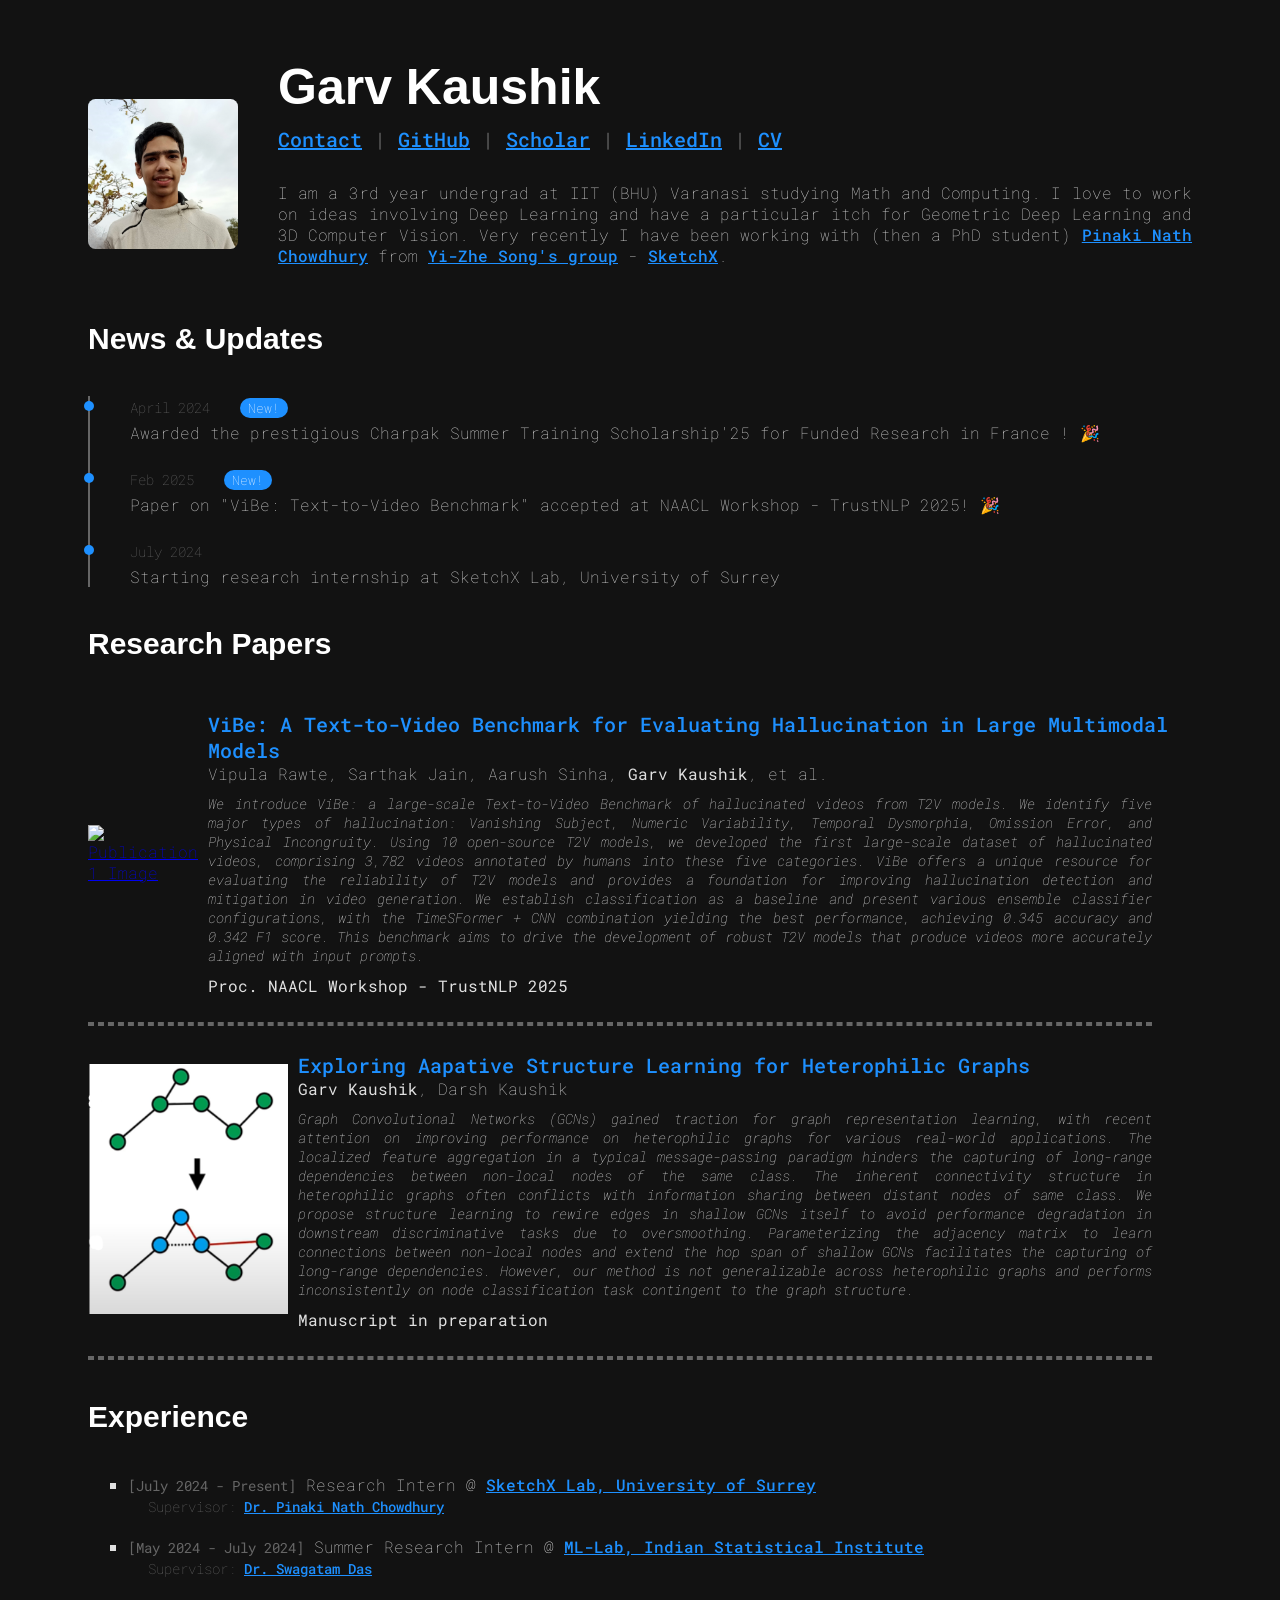
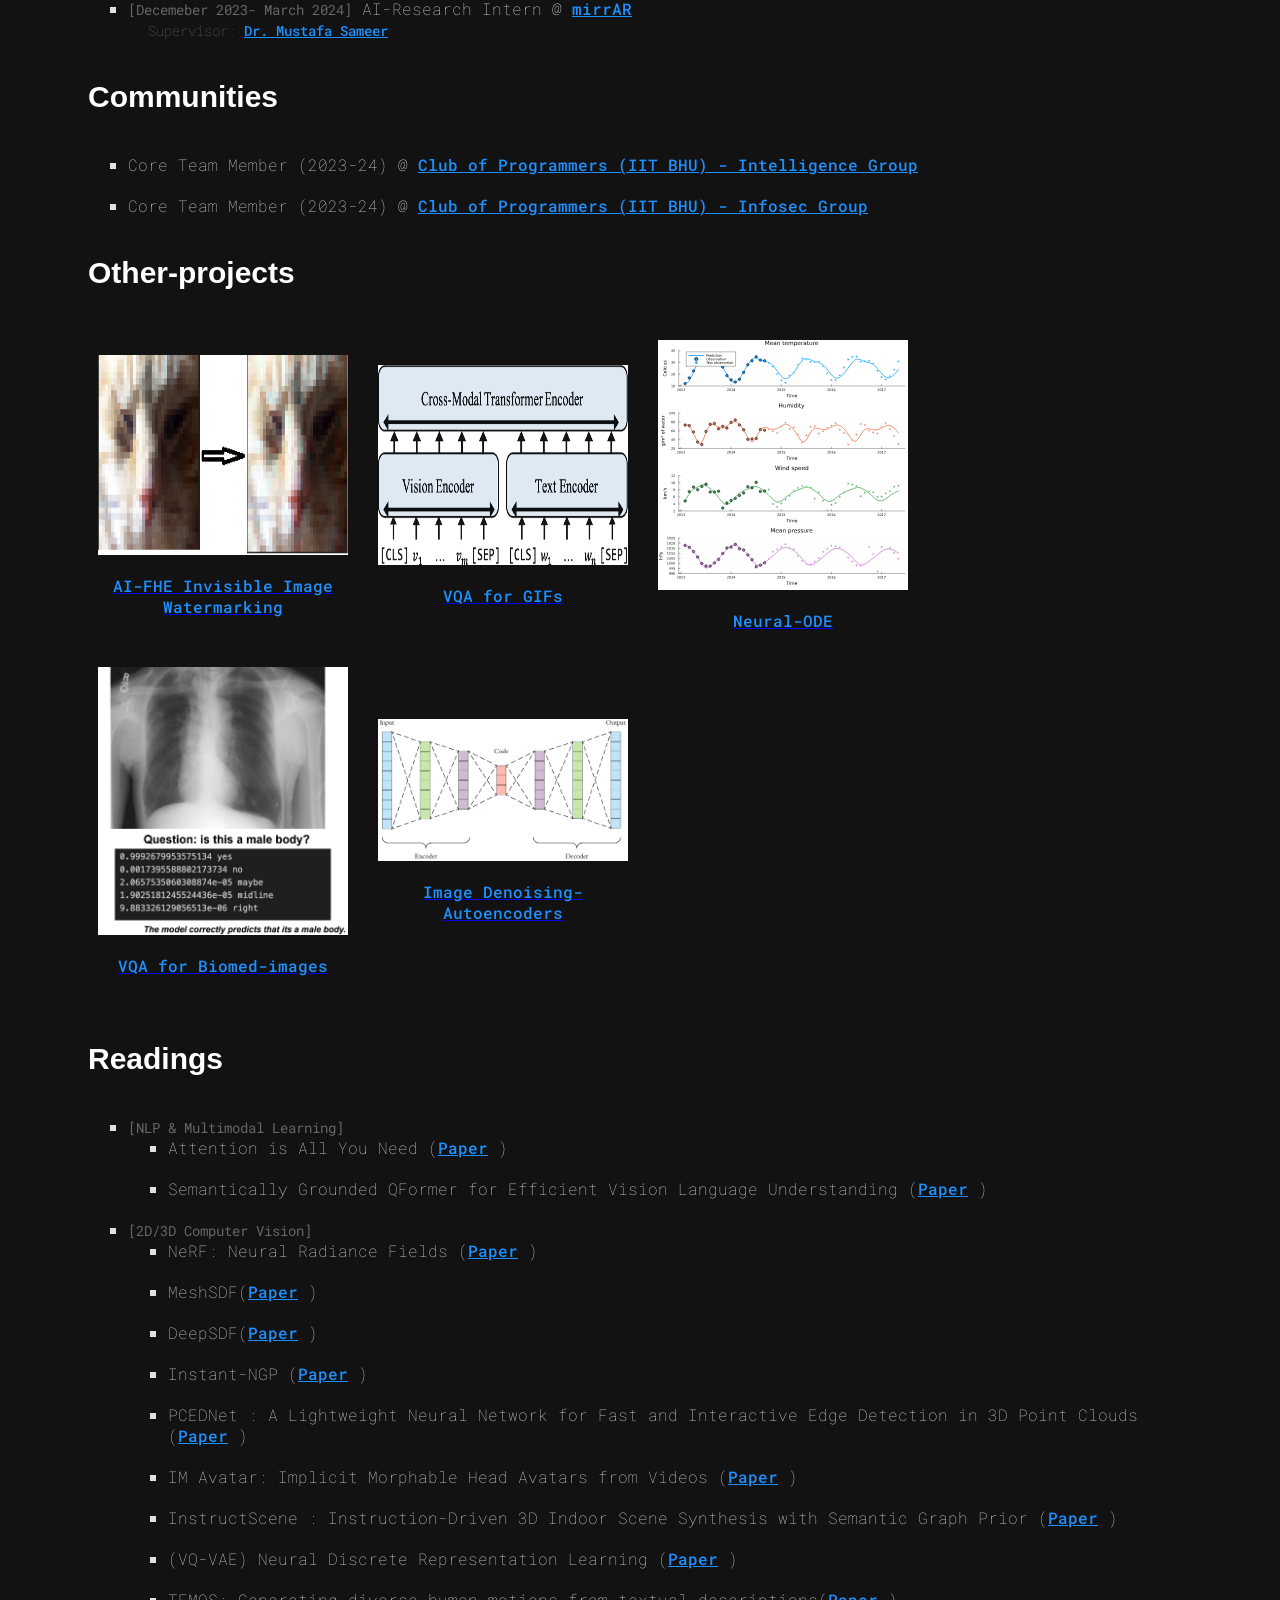
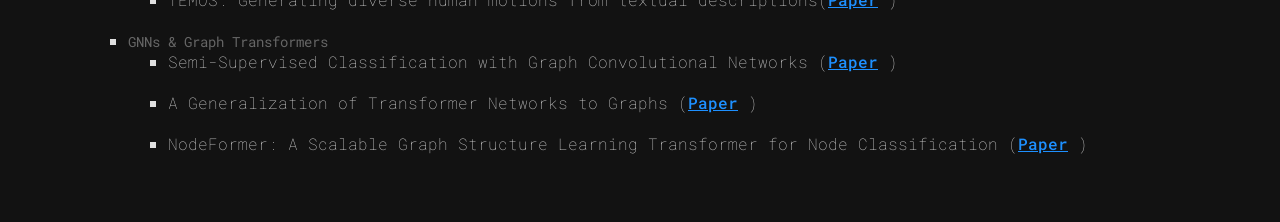
==== index.html @ fcb3940b "adding reading list" ====
<!DOCTYPE html>
<html>

<head>
	<meta name="viewport" content="width=device-width, initial-scale=1.0">
	<meta name="google-site-verification" content="ONL58rZnCLtdQDM-rXI9vLreOYlM_esgpUYTRUQsUzM" />
	<title>Garv Kaushik</title>
	<link rel="icon" href="images\assassin-s-creed-symbol-logo-free-vector.jpg">

	<meta charset="utf-8">
	<meta name="viewport" content="width=device-width, initial-scale=1.0">
	<link rel="preconnect" href="https://fonts.googleapis.com">
	<link rel="preconnect" href="https://fonts.gstatic.com" crossorigin>
	<link href="https://fonts.googleapis.com/css2?family=Roboto+Mono:wght@200&display=swap" rel="stylesheet">
	<link href="https://fonts.googleapis.com/css2?family=Roboto+Mono:wght@400&display=swap" rel="stylesheet">
	<link href="https://fonts.googleapis.com/css2?family=Roboto+Mono:wght@500&display=swap" rel="stylesheet">
	<link href="https://fonts.googleapis.com/css2?family=Roboto+Slab:wght@600&family=Space+Mono:ital@1&display=swap"
		rel="stylesheet">
	<link href="style.css" rel="stylesheet">
</head>

<body>
	<div class="container">
		<img class="profile-img" src="images\portfolio_bannerimg.jpg" alt="Profile Picture">
		<div>
			<h1>Garv Kaushik</h1>
			<p class="contact"> <a class="custom-link" href="mailto:garvkaushik1@gmail.com">Contact</a> | <a
					class="custom-link" href="https://www.github.com/GARV-k"> GitHub</a> | <a
					class="custom-link" href="https://scholar.google.com/citations?user=_-SnJssAAAAJ&hl=en"> Scholar</a> | 
					<a class="custom-link" href="https://www.linkedin.com/in/garv-kaushik-52278624b/"> LinkedIn</a> |
					<a class="custom-link" href="https://drive.google.com/file/d/1yKCyEsmQGVmRb8bkVBrFfcwBSVTXSB1B/view"> CV</a>
				</p>

			<div class="bio">
				<p>I am a 3rd year undergrad at IIT (BHU) Varanasi studying Math and Computing.
					 <!-- <a class="custom-link"
						href="https://team.inria.fr/titane/pierre-alliez/">Pierre Alliez</a> (<a class="custom-link"
						href="https://www.inria.fr/fr/titane">Titane team</a>) and <a class="custom-link"
						href="https://pages.saclay.inria.fr/mathieu.desbrun/">Mathieu Desbrun</a> (<a
						class="custom-link" href="https://www.inria.fr/fr/geomerix">Geomerix team</a>).  -->
						I love to work on ideas involving Deep Learning and have a particular itch for Geometric Deep Learning
						and 3D Computer Vision. Very recently I have been working with (then a PhD student)
						<a class="custom-link" href="https://scholar.google.co.in/citations?user=HE2nfp0AAAAJ&hl=en">Pinaki Nath Chowdhury</a>
						from <a class="custom-link" href="https://scholar.google.com/citations?user=irZFP_AAAAAJ&hl=en">Yi-Zhe Song's group</a> - 
						<a class="custom-link" href="https://sketchx.eecs.qmul.ac.uk/">SketchX</a>.
				</p>
			</div>
		</div>
	</div>

	<h2>News & Updates</h2>
	<div class="timeline">
		<div class="timeline-item">
			<span class="timeline-date">April 2024</span>
			<span class="timeline-badge">New!</span>
			<div class="timeline-content">
				Awarded the prestigious Charpak Summer Training Scholarship'25 for Funded Research in France ! 🎉
			</div>
		</div>
			<div class="timeline-item">
			<span class="timeline-date">Feb 2025</span>
			<span class="timeline-badge">New!</span>
			<div class="timeline-content">
				Paper on "ViBe: Text-to-Video Benchmark" accepted at NAACL Workshop - TrustNLP 2025! 🎉
			</div>
		</div>
		<div class="timeline-item">
			<span class="timeline-date">July 2024</span>
			<div class="timeline-content">
				Starting research internship at SketchX Lab, University of Surrey
			</div>
		</div>
	</div>

	<h2>Research Papers</h2>

	<!-- <ul class="pub-line"></ul> -->
	<!-- <ul class="pub-line"></ul> -->
	<ul class="pub">
		<div class="container">
			<div class="zoomhover">
				<a href="https://vibe-t2v-bench.github.io/">
					<img class="pub-img" src="images\vidhal.gif" alt="Publication 1 Image" width="200">
				</a>
			</div>
			<div>
				<a class="pub-title" href="https://vibe-t2v-bench.github.io/"> ViBe: A Text-to-Video Benchmark for Evaluating Hallucination in Large Multimodal Models
				</a>
				<div class="pub-authors"> Vipula Rawte,  Sarthak Jain, Aarush Sinha, <b>Garv Kaushik</b>, et al. </div>

				<div class="pub-abstract">
					We introduce ViBe: a large-scale Text-to-Video Benchmark of hallucinated videos from T2V models. We identify five major types of hallucination: Vanishing Subject, Numeric Variability, Temporal Dysmorphia, Omission Error, and Physical Incongruity. Using 10 open-source T2V models, we developed the first large-scale dataset of hallucinated videos, comprising 3,782 videos annotated by humans into these five categories.

ViBe offers a unique resource for evaluating the reliability of T2V models and provides a foundation for improving hallucination detection and mitigation in video generation. We establish classification as a baseline and present various ensemble classifier configurations, with the TimeSFormer + CNN combination yielding the best performance, achieving 0.345 accuracy and 0.342 F1 score. This benchmark aims to drive the development of robust T2V models that produce videos more accurately aligned with input prompts.
				</div>
				<div class="pub-conf"> Proc. NAACL Workshop - TrustNLP 2025</div>
			</div>
		</div>
	</ul>

	<ul class="pub-line"></ul>

	<ul class="pub">
		<div class="container">
			<div class="zoomhover">
				<a href="">
					<img class="pub-img" src="images\Screenshot 2025-04-16 161548.png" alt="Publication 1 Image" width="200">
				</a>
			</div>
			<div>
				<a class="pub-title" href=""> Exploring Aapative Structure Learning for Heterophilic Graphs</a>
				<div class="pub-authors"> <b>Garv Kaushik</b>, Darsh Kaushik</div>

				<div class="pub-abstract">
					Graph Convolutional Networks (GCNs) gained traction for graph representation learning, with recent attention on 
					improving performance on heterophilic graphs for various real-world applications. The localized feature aggregation
					 in a typical message-passing paradigm hinders the capturing of long-range dependencies between non-local nodes 
					 of the same class. The inherent connectivity structure in heterophilic graphs often conflicts with information 
					 sharing between distant nodes of same class. We propose structure learning to rewire edges in shallow GCNs itself
					  to avoid performance degradation in downstream discriminative tasks due to oversmoothing. Parameterizing 
					  the adjacency matrix to learn connections between non-local nodes and extend the hop span of shallow GCNs 
					  facilitates the capturing of long-range dependencies. However, our method is not generalizable across 
					  heterophilic graphs and performs inconsistently on node classification task contingent to the graph structure.
				</div>
				<div class="pub-conf"> Manuscript in preparation</div>
			</div>
		</div>
	</ul>

	<ul class="pub-line"></ul>

	<!-- <ul class="pub">

		<div class="container">
			<div class="zoomhover">
				<a href="https://nissmar.github.io/voromesh.github.io/">
					<img class="pub-img" src="img/Voromesh.png" alt="Publication 1 Image">
				</a>
			</div>
			<div>
				<a class="pub-title" href="https://nissmar.github.io/voromesh.github.io/"> VoroMesh: Learning Watertight
					Surface Meshes with Voronoi Diagrams</a>
				<div class="pub-authors"> <b>Nissim Maruani</b>, Roman Klokov, Maks Ovsjanikov, Pierre Alliez, Mathieu
					Desbrun </div>

				<div class="pub-abstract">
					In stark contrast to the case of images, finding a concise, learnable discrete representation of 3D
					surfaces remains a challenge. In particular, while polygon meshes are arguably the most common
					surface representation used in geometry processing, their irregular and combinatorial structure
					often make them unsuitable for learning-based applications. In this work, we present VoroMesh, a
					novel and differentiable Voronoi-based representation of water- tight 3D shape surfaces. From a set
					of 3D points (called generators) and their associated occupancy, we define our boundary
					representation through the Voronoi diagram of the generators as the subset of Voronoi faces whose
					two associated (equidistant) generators are of opposite occupancy: the resulting polygon mesh forms
					a watertight approximation of the target shape’s boundary. To learn the position of the generators,
					we propose a novel loss function, dubbed VoroLoss, that minimizes the distance from groundtruth
					surface samples to the closest faces of the Voronoi diagram which does not require an explicit
					construction of the entire Voronoi diagram. A direct optimization of the Voroloss to obtain
					generators on the Thingi32 dataset demonstrates the geometric efficiency of our representation
					compared to axiomatic meshing algorithms and recent learning-based mesh representations. We further
					use VoroMesh in a learning-based mesh prediction task from input SDF grids on the ABC dataset, and
					show comparable performance to state-of-the-art methods while guaranteeing closed output surfaces
					free of self-intersections.
				</div>
				<div class="pub-conf"> Proc. International Conference on Computer Vision (ICCV), 2023</div>

			</div>
		</div>

	</ul>

	<ul class="pub-line"></ul>

	<ul class="pub">

		<div class="container">
			<div class="zoomhover">
				<a href="https://inria.hal.science/hal-04135266#">
					<img class="pub-img" src="img/offset.png" alt="Publication 1 Image">
				</a>
			</div>
			<div>
				<a class="pub-title" href="https://inria.hal.science/hal-04135266#"> Feature-Preserving Offset Mesh
					Generation from Topology-Adapted Octrees</a>
				<div class="pub-authors">Daniel Zint, <b>Nissim Maruani</b>, Mael Rouxel-Labbé, Pierre Alliez</div>

				<div class="pub-abstract">We introduce a reliable method to generate offset meshes from input triangle
					meshes or triangle soups. Our method proceeds in two steps. The first step performs a Dual
					Contouring method on the offset surface, operating on an adaptive octree that is refined in areas
					where the offset topology is complex. Our approach substantially reduces memory consumption and
					runtime compared to isosurfacing methods operating on uniform grids. The second step improves the
					output Dual Contouring mesh with an offset-aware remeshing algorithm to reduce the normal deviation
					between the mesh facets and the exact offset. This remeshing process reconstructs concave sharp
					features and approximates smooth shapes in convex areas up to a user-defined precision. We show the
					effectiveness and versatility of our method by applying it to a wide range of input meshes. We also
					benchmark our method on the entire Thingi10k dataset: watertight, 2-manifold offset meshes are
					obtained for 100% of the cases.</div>
				<div class="pub-conf">Symposium on geometry processing (SGP), 2023</div>

			</div>

		</div>
	</ul> -->
	<!-- <ul class="pub-line"></ul> -->

	<!-- <h2>Teaching</h2>
	<ul>
		<li> ENS-PSL (2022-Today, Paris, France): exploring new ways of teaching maths with <a class="custom-link"
				href="https://mathadata.fr/">MathAData</a> </li>
		<li>
			<a class="custom-link" href="https://www.larotonde-sciences.com">La Rotonde</a> (2018-2019, Saint-Étienne,
			France): Science Mediation at <a class="custom-link" href="https://fondation-lamap.org/en">La main à la
				pâte</a>
		</li>
	</ul> -->
	<h2>Experience</h2>
	<ul>
		<li>
			<span class="duration">[July 2024 - Present]</span> Research Intern @ <a class="custom-link" href="https://sketchx.eecs.qmul.ac.uk/">SketchX Lab, University of Surrey</a>
			<br>
			<span class="supervisor">Supervisor: <a class="custom-link" href="https://scholar.google.co.in/citations?user=HE2nfp0AAAAJ&hl=en">Dr. Pinaki Nath Chowdhury</a></span>
		</li>
		<li>
			<span class="duration">[May 2024 - July 2024]</span> Summer Research Intern @ <a class="custom-link" href="https://mlrgisi.github.io/">ML-Lab, Indian Statistical Institute</a>
			<br>
			<span class="supervisor">Supervisor: <a class="custom-link" href="https://www.isical.ac.in/~swagatam.das/main.htm">Dr. Swagatam Das </a></span>
		</li>
		<li>
			<span class="duration">[Decemeber 2023- March  2024]</span> AI-Research Intern @ <a class="custom-link" href="https://www.mirrar.com/">mirrAR</a>
			<br>
			<span class="supervisor">Supervisor: <a class="custom-link" href="https://scholar.google.co.in/citations?user=f7yB-GMAAAAJ&hl=en">Dr. Mustafa Sameer </a></span>
		</li>
	</ul>
	<h2>Communities</h2>
	<ul>
		<li> Core Team Member (2023-24) @ <a class="custom-link" href="https://cops-iitbhu.github.io/IG-website/">Club of Programmers (IIT BHU) - Intelligence Group</a></li>
		<li>
			Core Team Member (2023-24) @ <a class="custom-link" href="https://www.copsiitbhu.co.in/">Club of Programmers (IIT BHU) - Infosec Group</a>
		</li>
	</ul>
	

	<!-- <h2>Reviewer</h2>
	<ul>
		<li>BMVC 2024, SIGGRAPH ASIA 2024, SIGGRAPH 2024, BMVC 2023</li>
	</ul> -->

	<!-- <h2>Education</h2>
	<ul>
		<li> ENS Paris-Saclay (2021-2022, Gif-sur-Yvette, France): Master MVA</li>
		<li> École polytechnique (2018-2022, Saclay, France): Engineering Curriculum </li>
		<li> Lycée Louis-le-Grand (2016-2018, Paris, France): "Classe prépa" </li>
	</ul> -->


	<h2>Other-projects</h2>

	<div class="container project">
		<a href="https://github.com/GARV-k/FHE-watermark-net" class="code-project zoomhover">
			<img class="code-img" src="images\Untitled.png" height="200" width = "400">
			<p class="code-title custom-link">AI-FHE Invisible Image Watermarking</p>
		</a>
		<a href="https://github.com/manas1245agrawal/video_question_answering/tree/main" class="code-project zoomhover">
			<img class="code-img" src="images\0_nB_MGMu4oVCSzk34.png" height = "200" width = "500">
			<p class="code-title custom-link">VQA for GIFs</p>
		</a>
		<a href="https://github.com/aaravm/neural_ode?tab=readme-ov-file" class="code-project zoomhover">
			<img class="code-img" src="images\Neural_ODE _project.svg" height="250">
			<p class="code-title custom-link">Neural-ODE</p>
		</a>
		<a href="https://drive.google.com/drive/folders/1-FZrqbwGDSBtuGGu8MEPqi8HIalgrrPv" class="code-project zoomhover">
			<img class="code-img" src="images\VQA_project.png">
			<p class="code-title custom-link">VQA for Biomed-images</p>
		</a>
		<a href="https://github.com/GARV-k/Image-Denoiser/tree/main" class="code-project zoomhover">
			<img class="code-img" src="images\Image_denoiserproject.png">
			<p class="code-title custom-link">Image Denoising-Autoencoders</p>
		</a>

	</div>

	<h2>Readings</h2>
	<ul>
			<li>
				<span class="duration">[NLP & Multimodal Learning]</span>
				<ul>
					<li>Attention is All You Need (<a class="custom-link" href="https://arxiv.org/abs/1706.03762">Paper</a> )</li>
					<li>Semantically Grounded QFormer for Efficient Vision Language Understanding (<a class="custom-link" href="https://arxiv.org/abs/2311.07449">Paper</a> )	</li>
				</ul>
			</li>
			<li>
				<span class="duration">[2D/3D Computer Vision]</span>
				<ul>
					<li>NeRF: Neural Radiance Fields (<a class="custom-link" href="#">Paper</a> )</li>
					<li>MeshSDF(<a class="custom-link" href="https://arxiv.org/abs/2006.03997">Paper</a> )</li>
					<li>DeepSDF(<a class="custom-link" href="https://openaccess.thecvf.com/content_CVPR_2019/html/Park_DeepSDF_Learning_Continuous_Signed_Distance_Functions_for_Shape_Representation_CVPR_2019_paper.html">Paper</a> )</li>
					<li>Instant-NGP (<a class="custom-link" href="https://nvlabs.github.io/instant-ngp/assets/mueller2022instant.pdf">Paper</a> )</li>
					<li>PCEDNet : A Lightweight Neural Network for Fast and Interactive Edge Detection in 3D Point Clouds (<a class="custom-link" href="https://arxiv.org/abs/2011.01630">Paper</a> )</li>
					<li>IM Avatar: Implicit Morphable Head Avatars from Videos (<a class="custom-link" href="https://arxiv.org/abs/2112.07471">Paper</a> )</li>	
					<li>InstructScene : Instruction-Driven 3D Indoor Scene Synthesis with Semantic Graph Prior (<a class="custom-link" href="https://arxiv.org/abs/2402.04717">Paper</a> )</li>
					<li>(VQ-VAE) Neural Discrete Representation Learning (<a class="custom-link" href="https://arxiv.org/abs/1711.00937">Paper</a> )</li>
					<li>TEMOS: Generating diverse human motions from textual descriptions(<a class="custom-link" href="https://arxiv.org/abs/2204.14109">Paper</a> )</li>		
				</ul>
			</li>
			<li>
				<span class="duration">GNNs & Graph Transformers</span>
				<ul>
					<li>Semi-Supervised Classification with Graph Convolutional Networks
						(<a class="custom-link" href="https://arxiv.org/abs/1609.02907">Paper</a> )</li>
					<li>A Generalization of Transformer Networks to Graphs (<a class="custom-link" href="https://arxiv.org/pdf/2012.09699">Paper</a> )</li>
					<li>NodeFormer: A Scalable Graph Structure Learning Transformer for Node Classification  (<a class="custom-link" href="https://openreview.net/forum?id=sMezXGG5So">Paper</a> )</li>
					
				</ul>
			</li>
	</ul>



</body>

</html>
---- style.css ----
body {
    --main-color: #ffffff;
    --link-color: #1e90ff;
    --link-hover: #00bfff;
    --gray-color: #666666;
    background-color: #121212;
    color: #e0e0e0;
    padding: 40px 80px;
    font-family: 'Roboto Mono', monospace;
    font-weight: 100;
    
}
.duration {
    color: var(--gray-color);
    font-size: 0.9em;
    font-weight: 400;
}

.supervisor {
    font-size: 0.9em;
    margin-left: 20px;
    color: var(--gray-color);
}

h1, h2{ /* title */
    color: var(--main-color);
    margin: 10px 0px; 
    font-family: 'Helvetica', monospace;
    font-size: 50px;
}

h2{ /* title publications*/
    font-size: 30px;
    margin: 40px 0px;
}

li {
    /* education */
    list-style: square;
    margin-bottom: 20px; 
}

b {
    font-weight: 400;
}

.container {
    display: flex;
    flex-direction: row;
    align-items: center;
}

.bio { /*bio */
    /* font-style: italic; */
    text-align: justify;
    margin-top: 30px;
}
.custom-link {
    color: var(--link-color);
    font-weight: 500;
}
.custom-link:hover {
    color: var(--link-hover);
}

.contact { /* email */
    padding: 0px;
    margin: 0px;
    font-size: 20px;
}


.profile-img {
    width: 150px;
    border-radius: 5%;
    object-fit: cover;
    margin-right: 40px;
    margin-top: 18px;	
    text-decoration-line:overline;	
}

.pub {
    padding: 10px 0px;
}

.pub-img {
    transition: transform .1s;
    height: 250px;
    border-radius: 0px;
    object-fit: cover;
    margin-right: 0px;
    margin-left: 0px;
}
.zoomhover {
    margin-right: 10px;
}
.zoomhover:hover .pub-img, .zoomhover:hover .code-img {
    /* height: 50px; */
    /* transition: transform .1s; */
    filter: brightness(105%);
    transform: scale(1.05);
  }

.pub-title {
    font-size: 20px;
    font-weight: 500;
    color:var(--link-color);
    text-decoration-line: none;
}
.pub-title:hover {
    color: var(--link-hover);
}
.pub-abstract {
    text-align: justify;
    font-size: 14px;
    margin: 10px 40px 10px 0px;
    /* margin-right: 40px; */
    font-style: italic;
}
.pub-conf {
    text-align: justify;
    font-weight: 400;
    /* margin-right: 40px; */
}

.pub-line {
    margin: 10px 40px 10px 0px;
    /* border-top: 1px; */
    color:var(--gray-color);
    border-style: dashed;
    border-width: 2px;
}

.project {
    flex-wrap: wrap;
}

.code-project {
    padding: 10px;
    max-width: 250px;
    min-width: 100px;
    flex: 1 1 auto;
}

.code-title {
    text-align: center;
}

.code-img {
    transition: transform .1s;
    max-width: 100%;   
}

.timeline {
    margin: 20px 0;
    padding-left: 20px;
    border-left: 2px solid var(--gray-color);
}

.timeline-item {
    position: relative;
    margin-bottom: 25px;
    padding-left: 20px;
}

.timeline-item::before {
    content: '';
    position: absolute;
    left: -26px;
    top: 5px;
    width: 10px;
    height: 10px;
    border-radius: 50%;
    background: var(--link-color);
}

.timeline-date {
    color: var(--gray-color);
    font-size: 0.9em;
    margin-right: 10px;
}

.timeline-badge {
    background: var(--link-color);
    color: white;
    padding: 2px 8px;
    border-radius: 12px;
    font-size: 0.8em;
    margin-left: 10px;
}

.timeline-content {
    margin-top: 5px;
}

@media only screen and (max-width: 768px) {
    body {
        padding: 20px 10px;
    }
    h1, h2{ /* title */
        font-size: 30px;
    }

    ul {
        padding-left: 20px;
        padding-right: 10px;
    }
    .bio { /*bio */
        /* font-style: italic; */
        text-align: justify;
    }
    .container {
        display:block;
        flex-direction: row;
        align-items: start;
    }

    .contact { /* email */
        padding: 0px;
        margin: 0px;
        font-size: 15px;
    }
    .pub-title, .pub-authors {
        font-size: 15px;
    }

    .pub-abstract {
        margin: 10px 0px;
        }
    .pub-img {
        width:100%;
        height: auto;
       
    }
    .code-img {
        width:100%;
        height: auto;
    }

    .code-project {
        padding: 0px;
    }
    
}
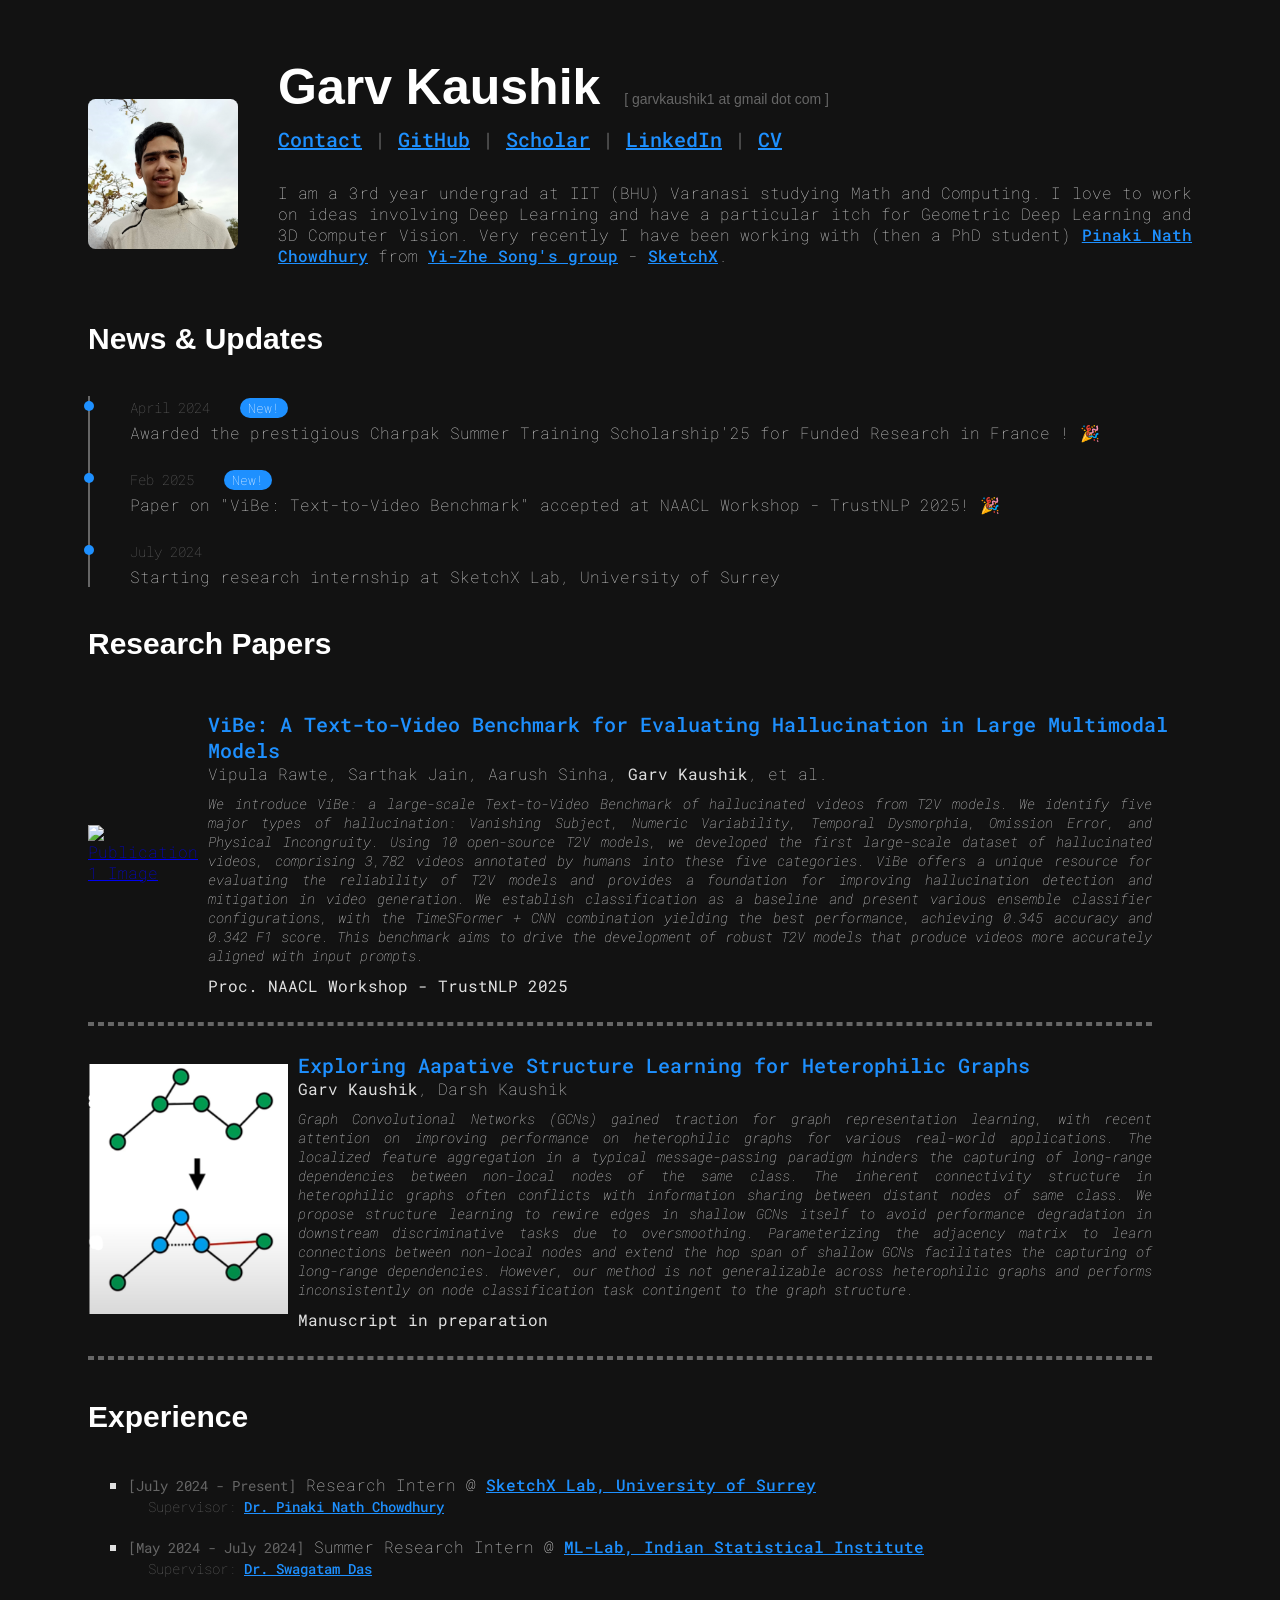
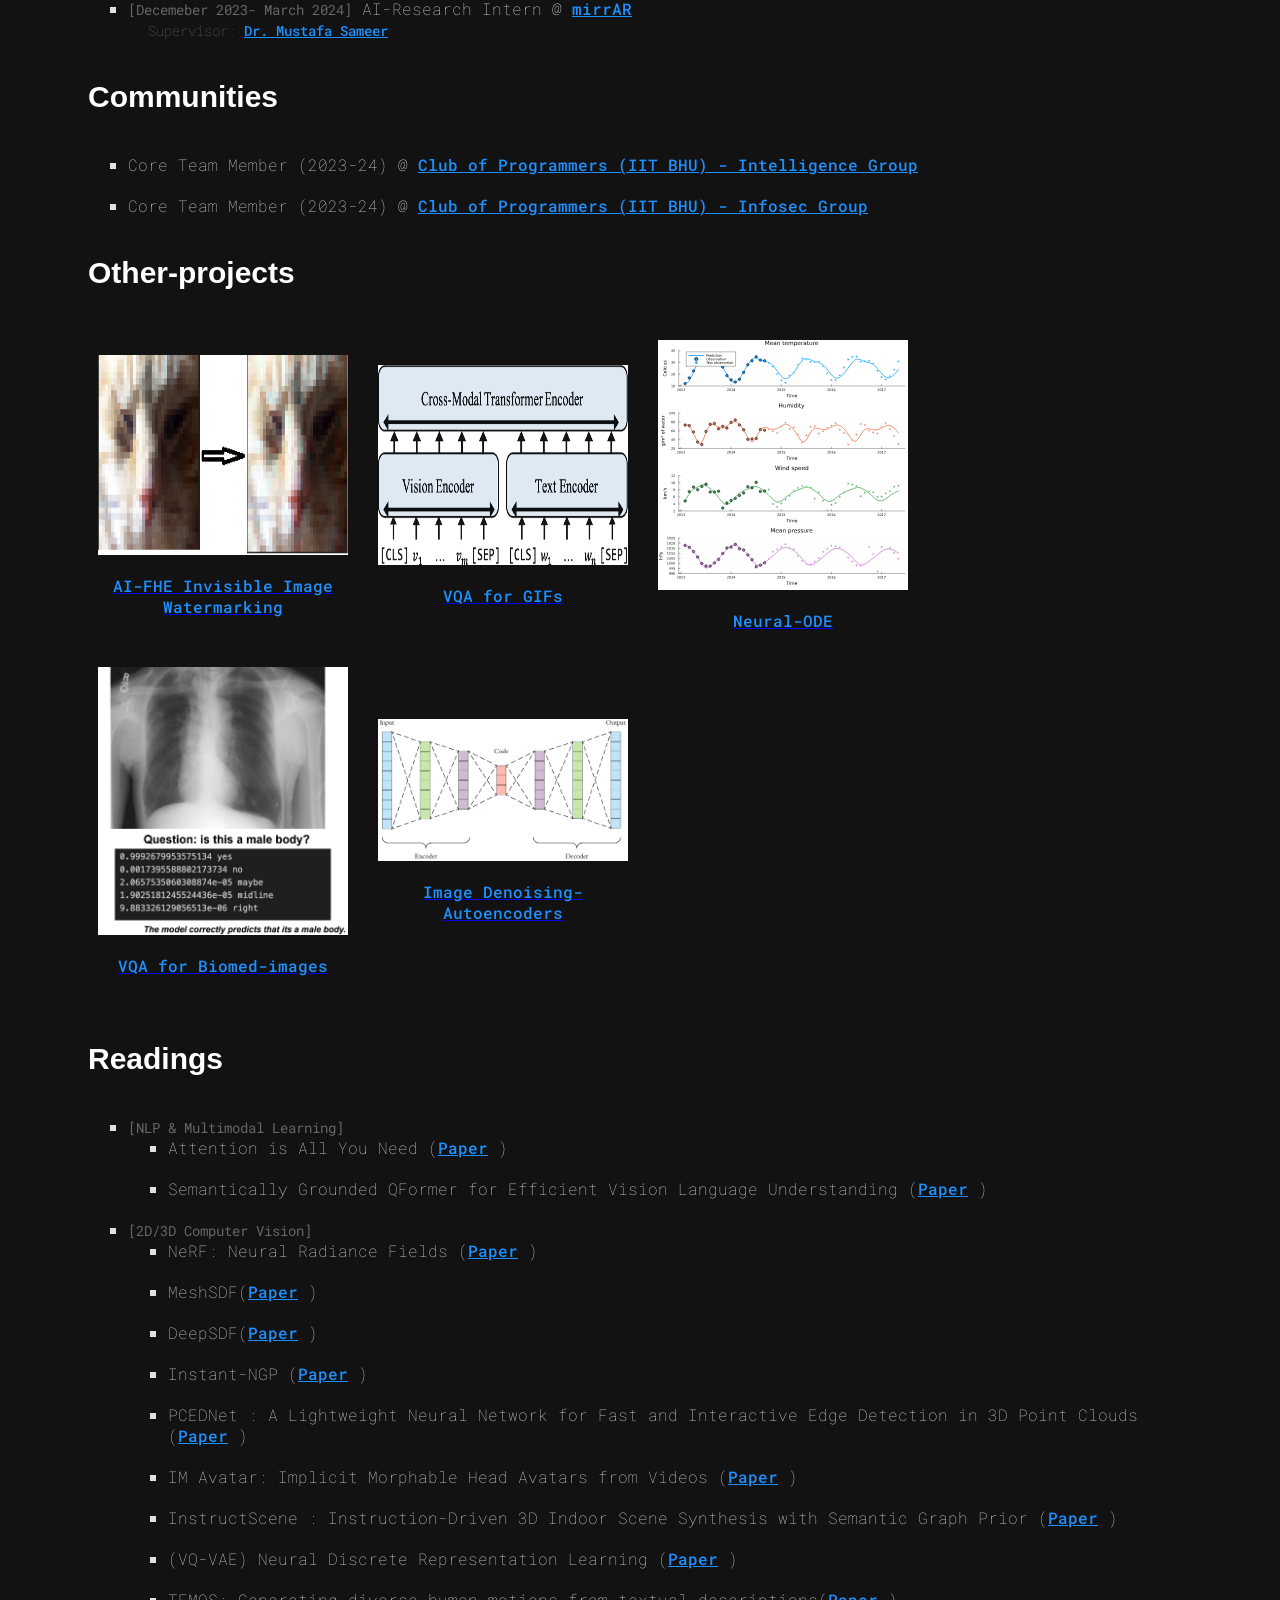
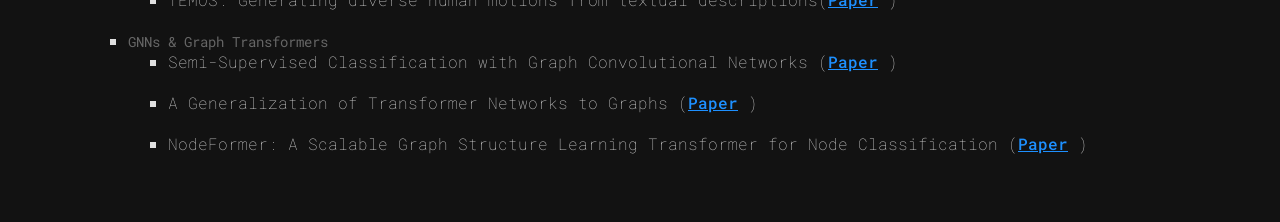
==== commit 22f5c4a5: "mail" ====
--- a/index.html
+++ b/index.html
@@ -23,7 +23,7 @@
 	<div class="container">
 		<img class="profile-img" src="images\portfolio_bannerimg.jpg" alt="Profile Picture">
 		<div>
-			<h1>Garv Kaushik</h1>
+			<h1>Garv Kaushik <span style="font-size: 14px; color: #666; font-weight: normal; display: inline-block; margin-left: 10px;">[ garvkaushik1 at gmail dot com ]</span></h1>
 			<p class="contact"> <a class="custom-link" href="mailto:garvkaushik1@gmail.com">Contact</a> | <a
 					class="custom-link" href="https://www.github.com/GARV-k"> GitHub</a> | <a
 					class="custom-link" href="https://scholar.google.com/citations?user=_-SnJssAAAAJ&hl=en"> Scholar</a> | 
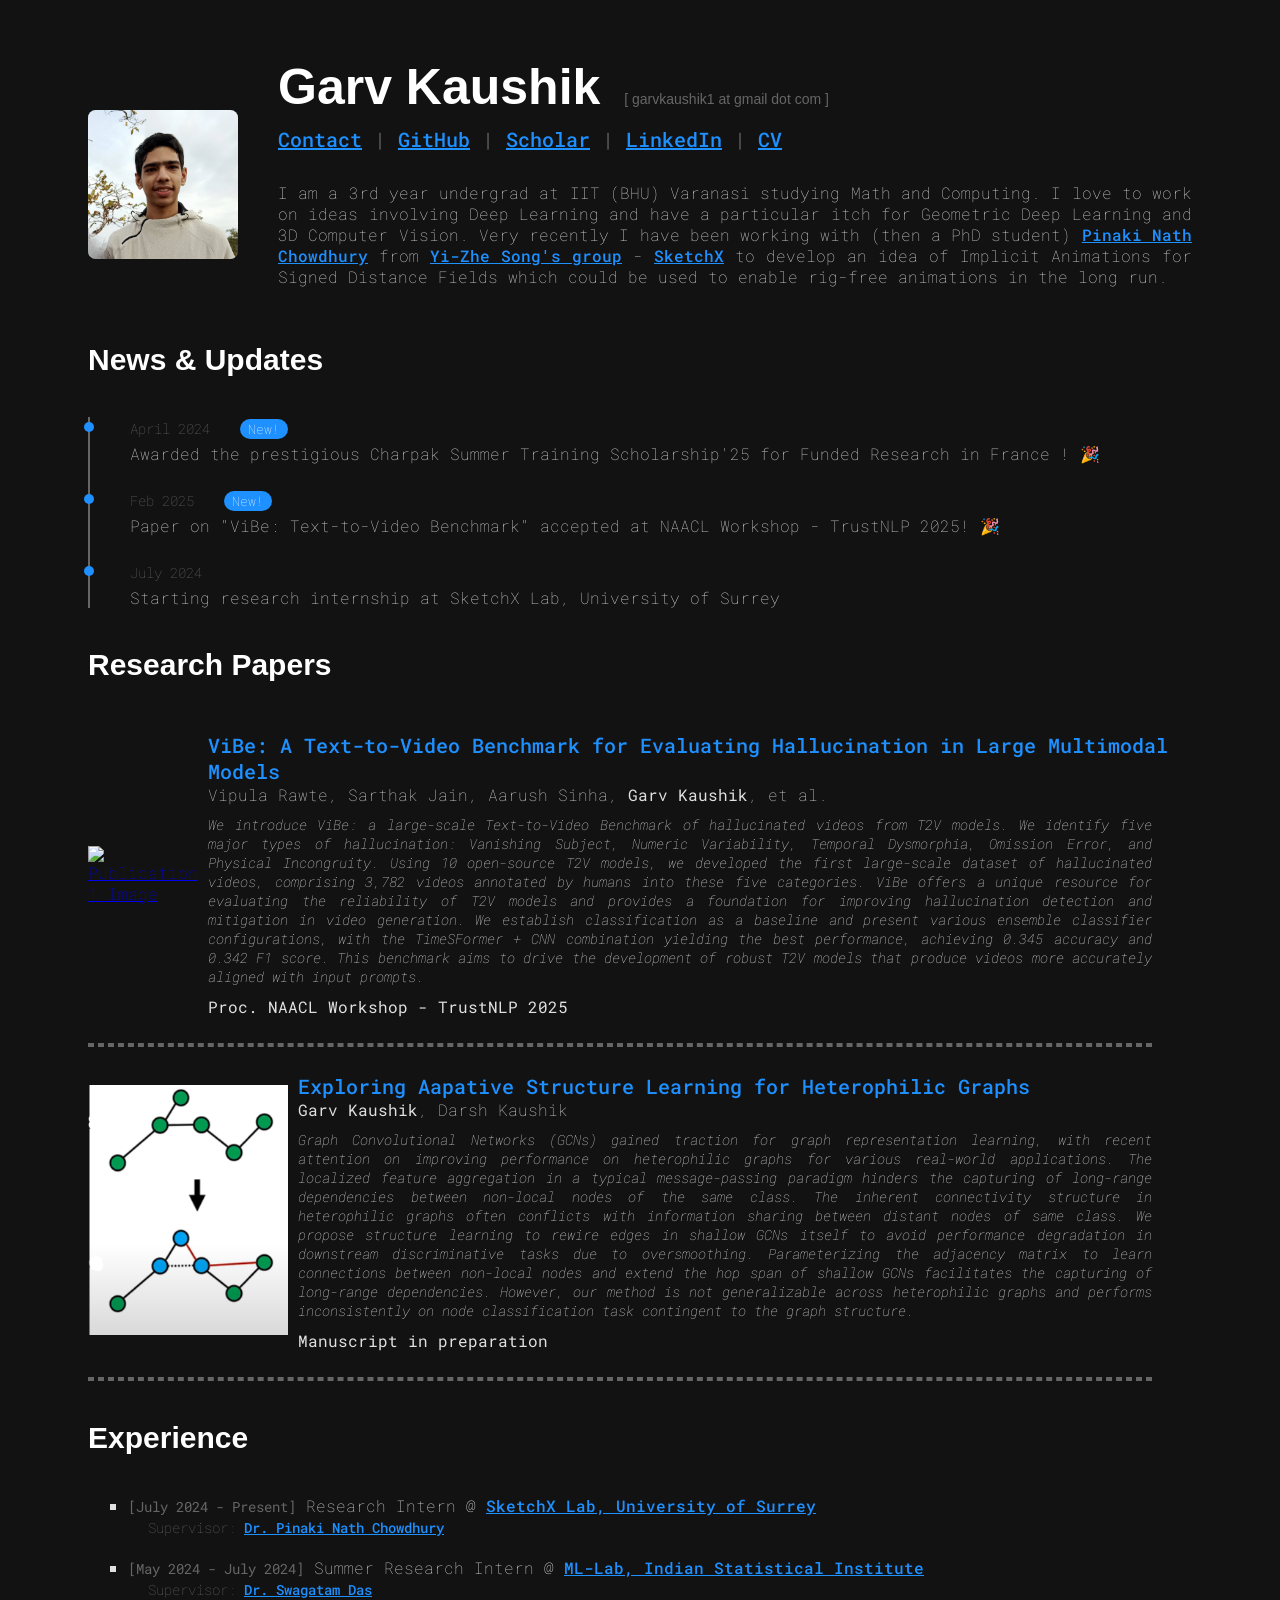
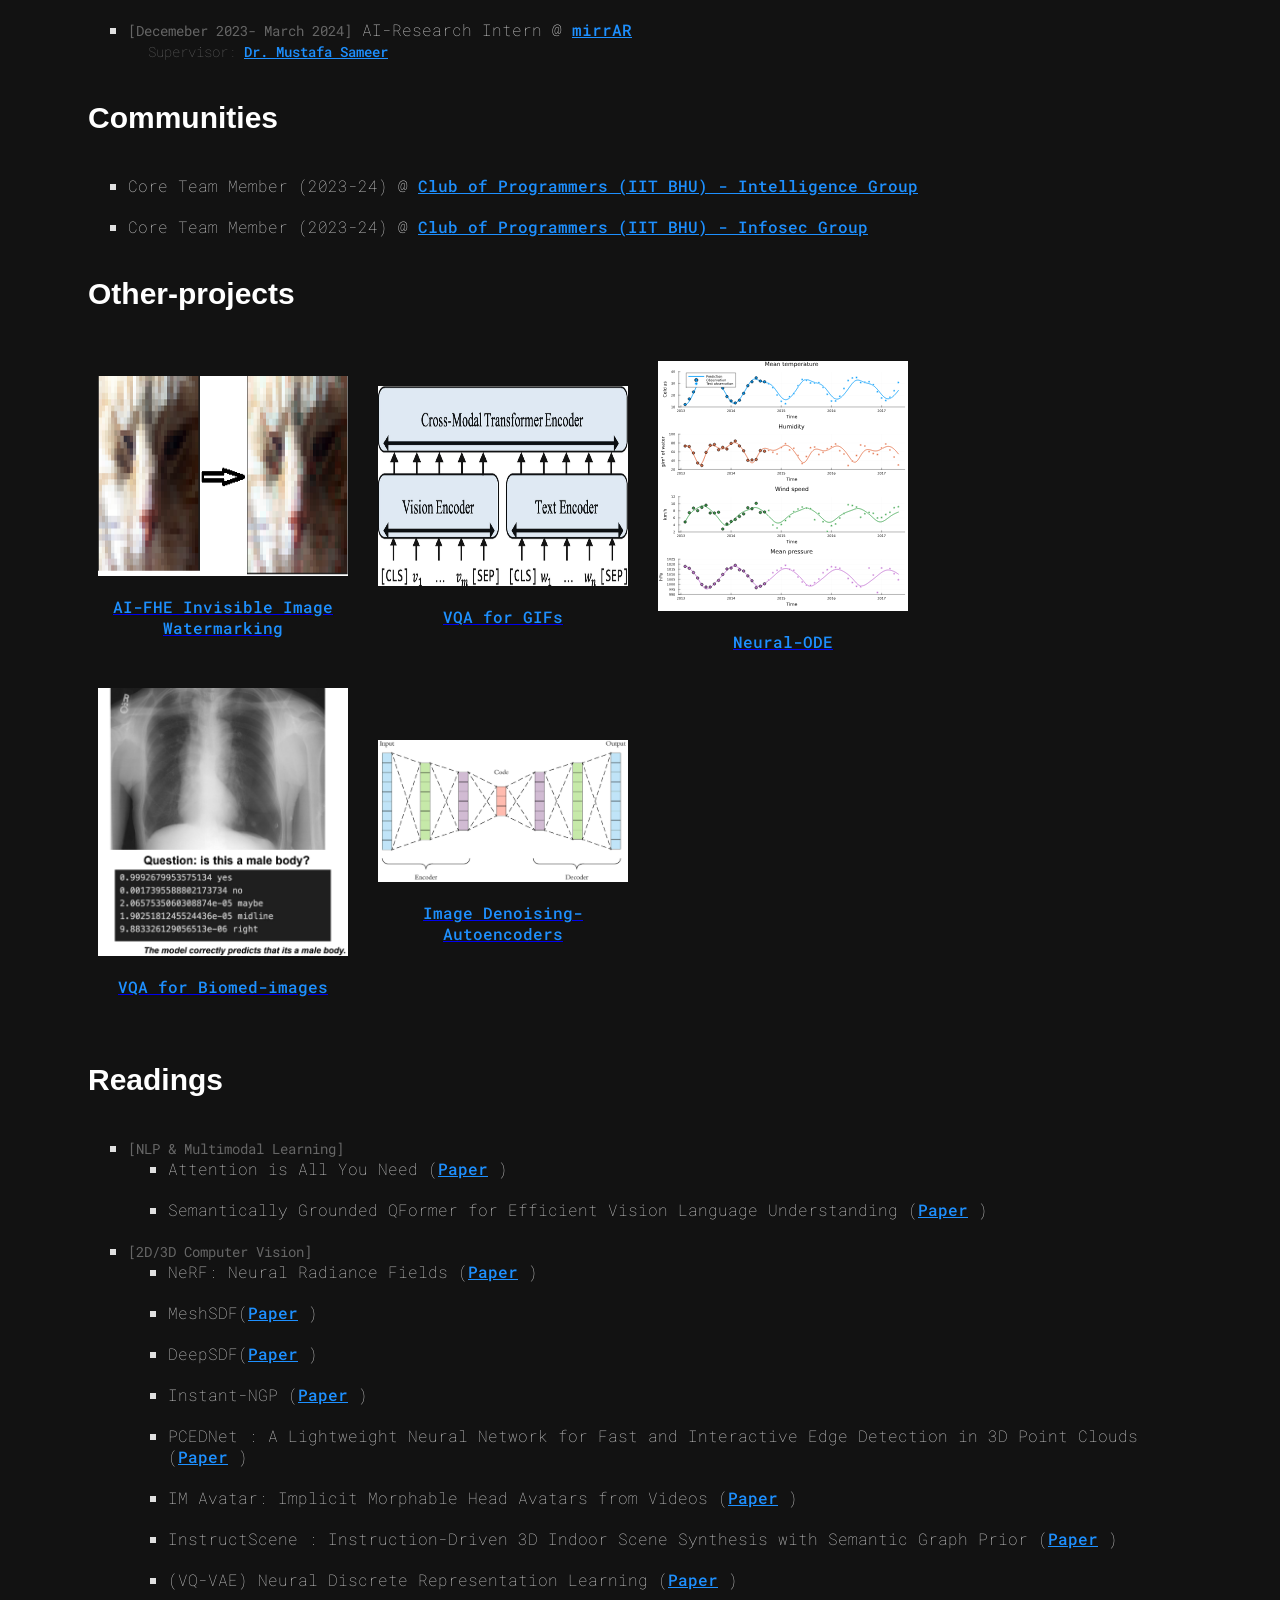
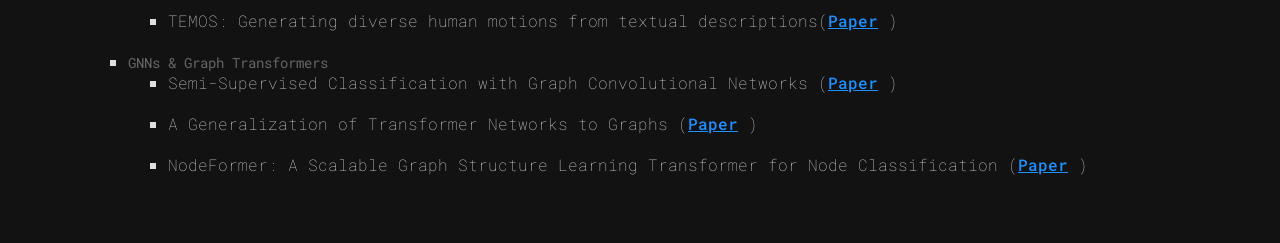
==== commit 68fa49d1: "SDFs" ====
--- a/index.html
+++ b/index.html
@@ -42,7 +42,8 @@
 						and 3D Computer Vision. Very recently I have been working with (then a PhD student)
 						<a class="custom-link" href="https://scholar.google.co.in/citations?user=HE2nfp0AAAAJ&hl=en">Pinaki Nath Chowdhury</a>
 						from <a class="custom-link" href="https://scholar.google.com/citations?user=irZFP_AAAAAJ&hl=en">Yi-Zhe Song's group</a> - 
-						<a class="custom-link" href="https://sketchx.eecs.qmul.ac.uk/">SketchX</a>.
+						<a class="custom-link" href="https://sketchx.eecs.qmul.ac.uk/">SketchX</a> to develop an idea of Implicit Animations 
+						for Signed Distance Fields which could be used to enable rig-free animations in the long run.
 				</p>
 			</div>
 		</div>
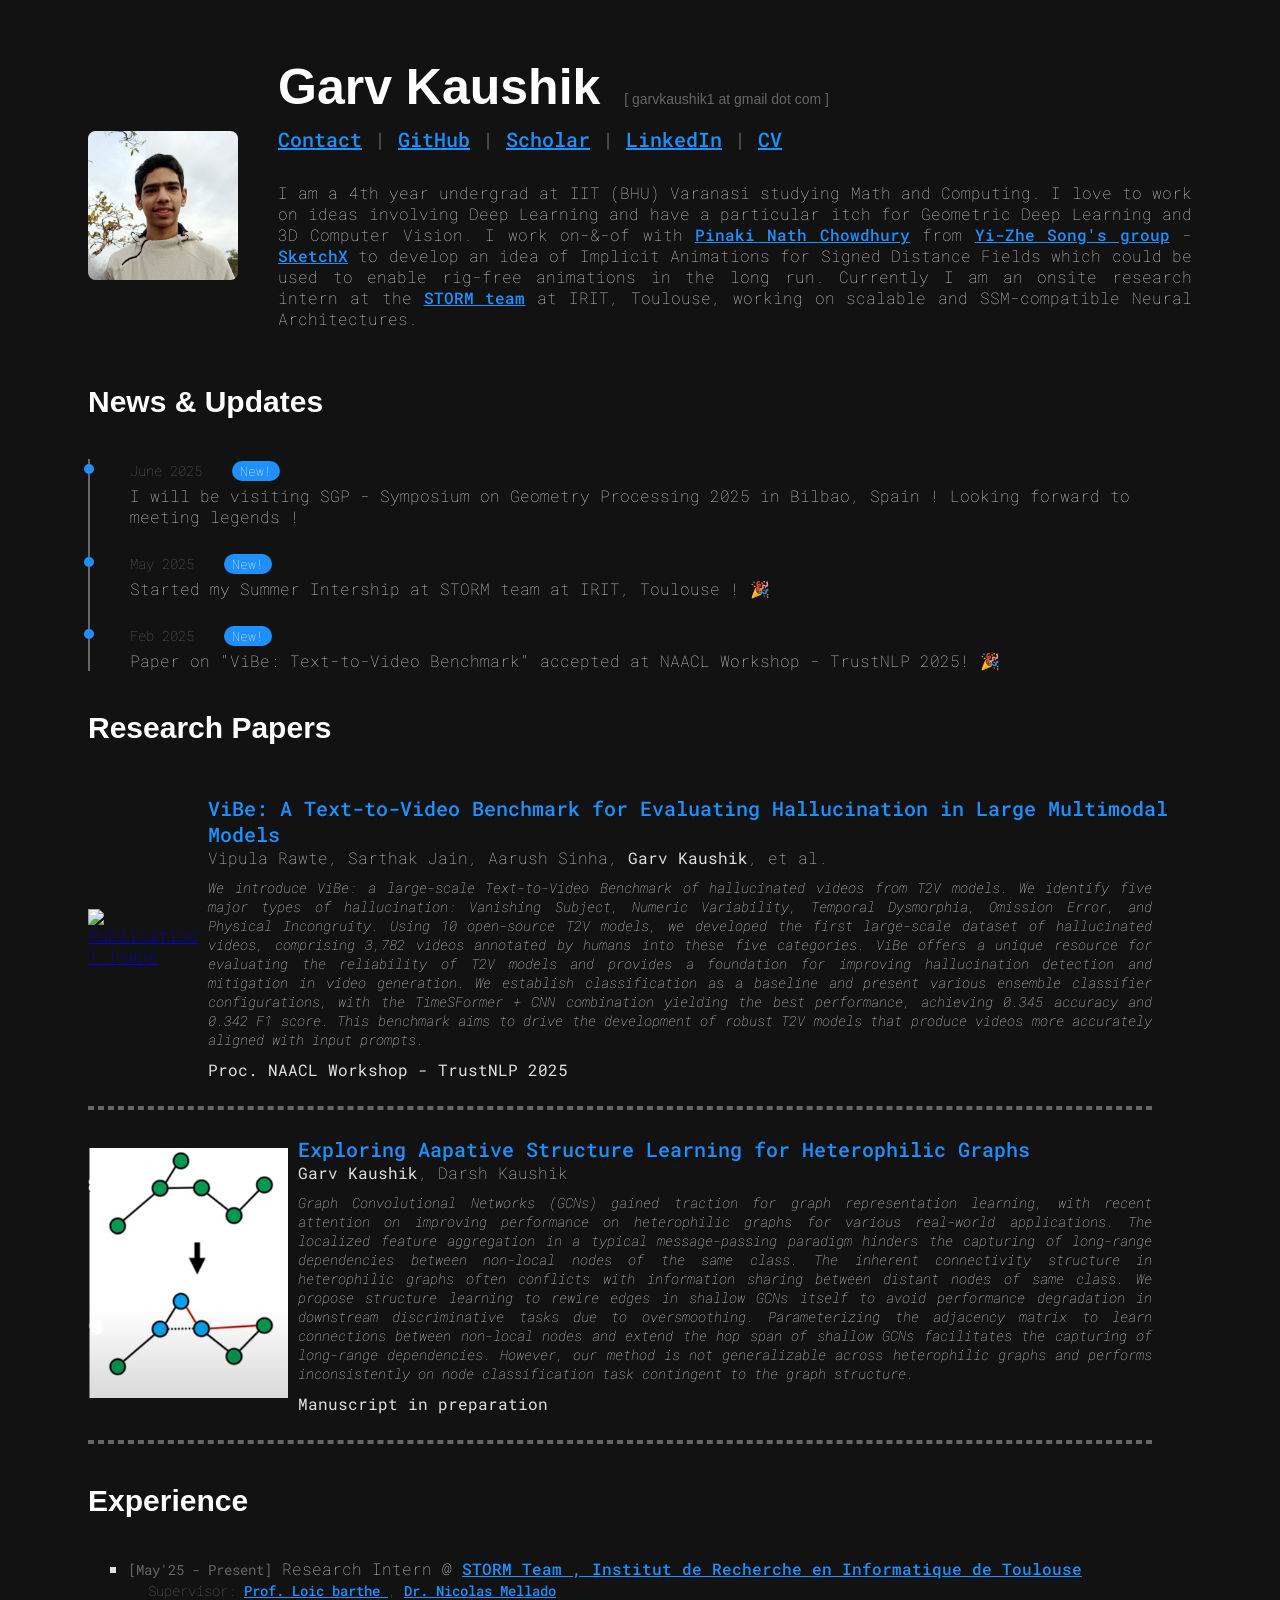
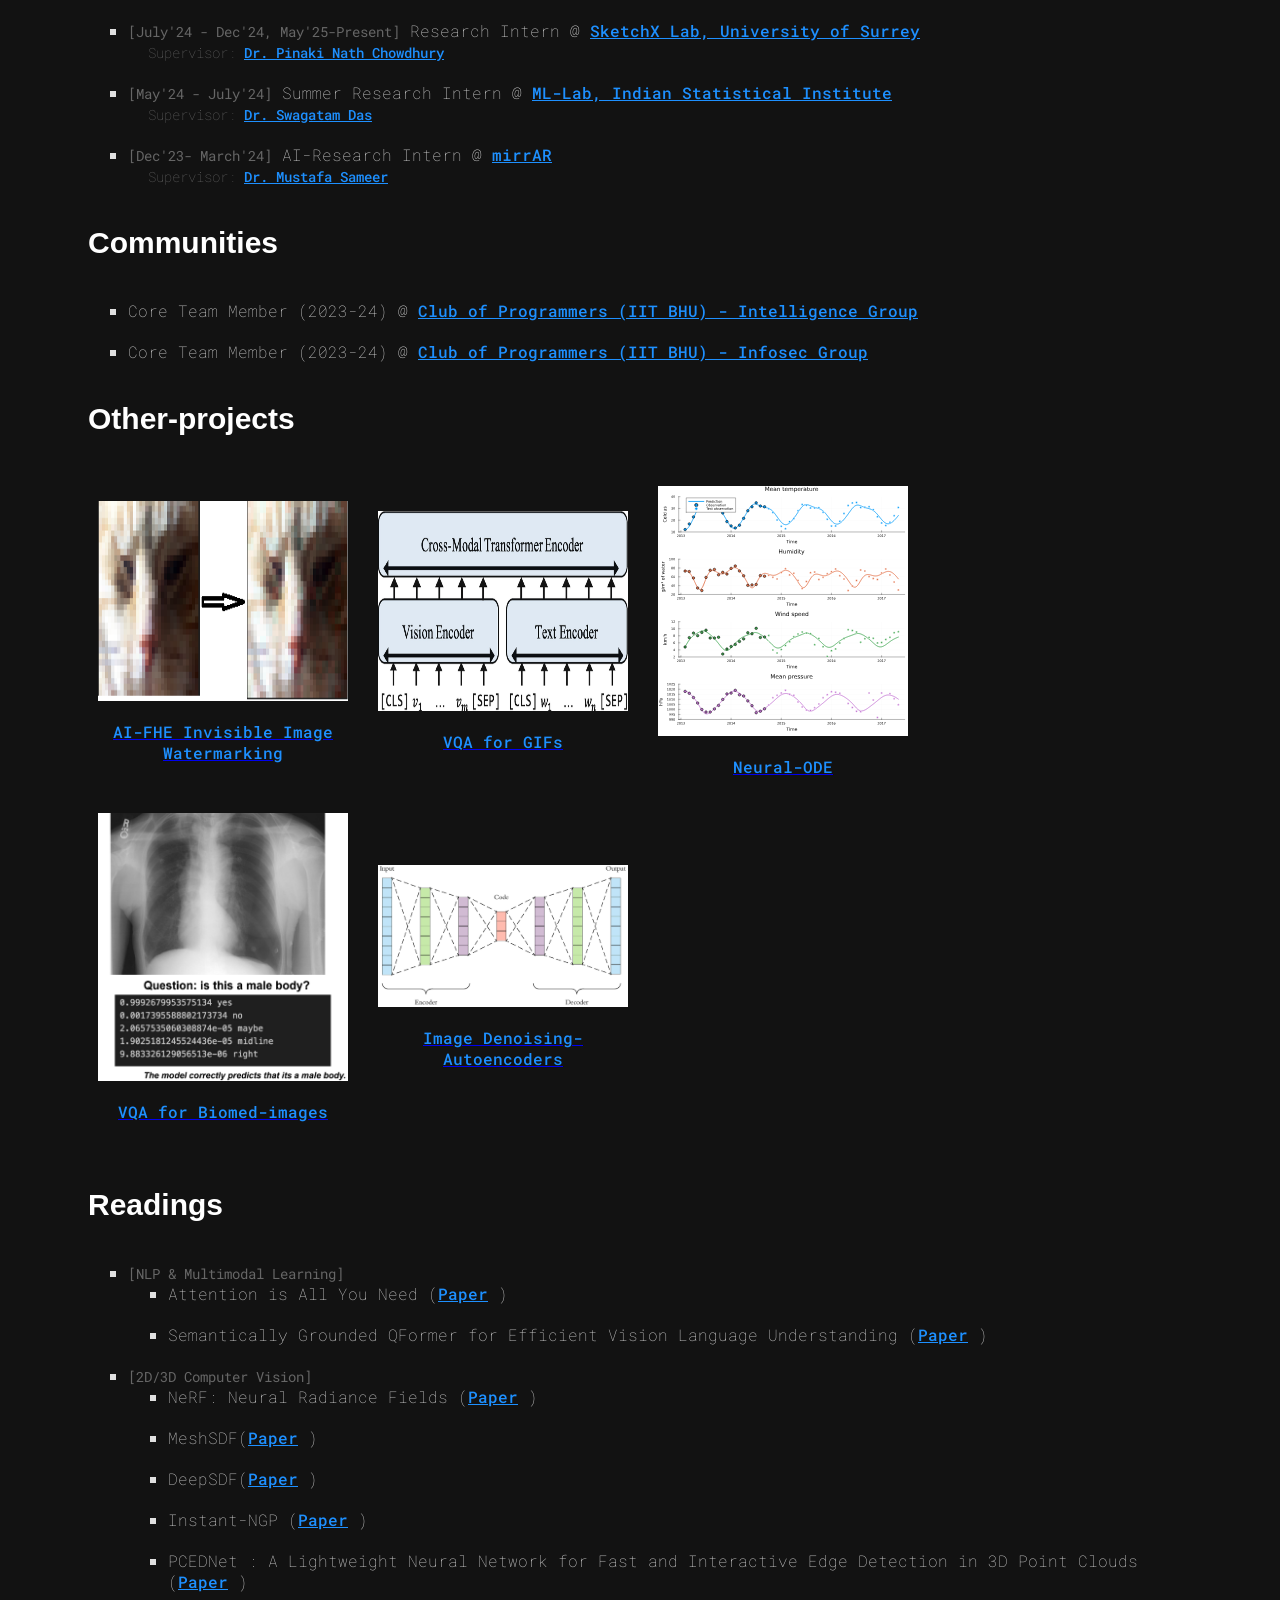
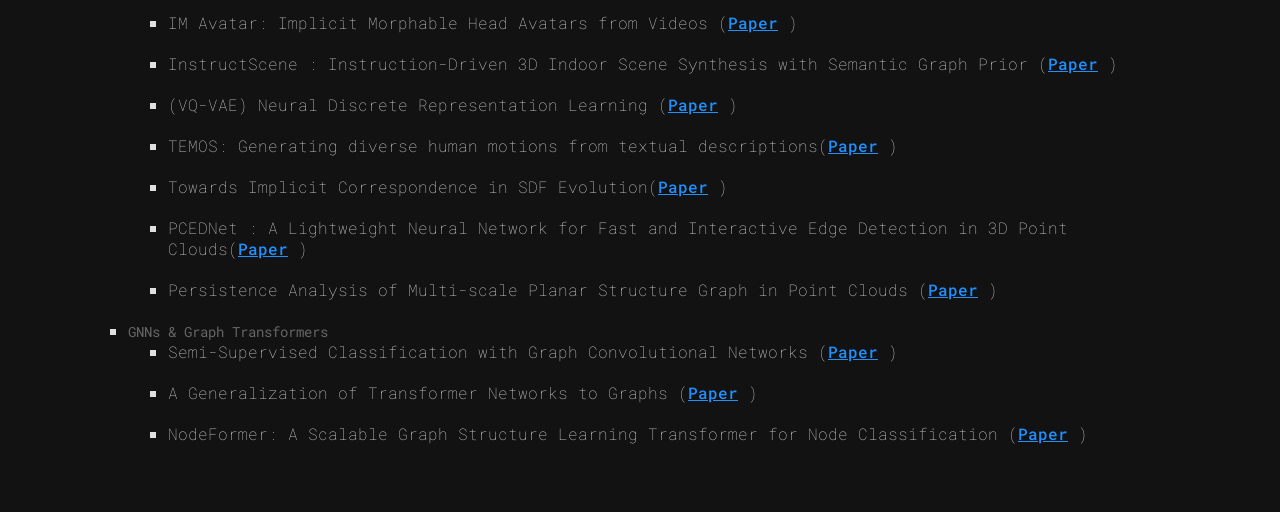
==== commit 632f2650: "IRIT update" ====
--- a/index.html
+++ b/index.html
@@ -32,18 +32,18 @@
 				</p>
 
 			<div class="bio">
-				<p>I am a 3rd year undergrad at IIT (BHU) Varanasi studying Math and Computing.
+				<p>I am a 4th year undergrad at IIT (BHU) Varanasi studying Math and Computing.
 					 <!-- <a class="custom-link"
 						href="https://team.inria.fr/titane/pierre-alliez/">Pierre Alliez</a> (<a class="custom-link"
 						href="https://www.inria.fr/fr/titane">Titane team</a>) and <a class="custom-link"
 						href="https://pages.saclay.inria.fr/mathieu.desbrun/">Mathieu Desbrun</a> (<a
 						class="custom-link" href="https://www.inria.fr/fr/geomerix">Geomerix team</a>).  -->
 						I love to work on ideas involving Deep Learning and have a particular itch for Geometric Deep Learning
-						and 3D Computer Vision. Very recently I have been working with (then a PhD student)
-						<a class="custom-link" href="https://scholar.google.co.in/citations?user=HE2nfp0AAAAJ&hl=en">Pinaki Nath Chowdhury</a>
+						and 3D Computer Vision. I work on-&-of with <a class="custom-link" href="https://scholar.google.co.in/citations?user=HE2nfp0AAAAJ&hl=en">Pinaki Nath Chowdhury</a>
 						from <a class="custom-link" href="https://scholar.google.com/citations?user=irZFP_AAAAAJ&hl=en">Yi-Zhe Song's group</a> - 
 						<a class="custom-link" href="https://sketchx.eecs.qmul.ac.uk/">SketchX</a> to develop an idea of Implicit Animations 
-						for Signed Distance Fields which could be used to enable rig-free animations in the long run.
+						for Signed Distance Fields which could be used to enable rig-free animations in the long run. Currently I am an onsite research intern
+						at the <a class="custom-link" href="https://www.irit.fr/STORM/site/">STORM team</a> at IRIT, Toulouse, working on scalable and SSM-compatible Neural Architectures.
 				</p>
 			</div>
 		</div>
@@ -52,10 +52,17 @@
 	<h2>News & Updates</h2>
 	<div class="timeline">
 		<div class="timeline-item">
-			<span class="timeline-date">April 2024</span>
+			<span class="timeline-date">June 2025</span>
 			<span class="timeline-badge">New!</span>
 			<div class="timeline-content">
-				Awarded the prestigious Charpak Summer Training Scholarship'25 for Funded Research in France ! 🎉
+				I will be visiting SGP - Symposium on Geometry Processing 2025 in Bilbao, Spain ! Looking forward to meeting legends ! 
+			</div>
+		</div>
+		<div class="timeline-item">
+			<span class="timeline-date">May 2025</span>
+			<span class="timeline-badge">New!</span>
+			<div class="timeline-content">
+				Started my Summer Intership at STORM team at IRIT, Toulouse ! 🎉
 			</div>
 		</div>
 			<div class="timeline-item">
@@ -65,12 +72,12 @@
 				Paper on "ViBe: Text-to-Video Benchmark" accepted at NAACL Workshop - TrustNLP 2025! 🎉
 			</div>
 		</div>
-		<div class="timeline-item">
+		<!-- <div class="timeline-item">
 			<span class="timeline-date">July 2024</span>
 			<div class="timeline-content">
 				Starting research internship at SketchX Lab, University of Surrey
 			</div>
-		</div>
+		</div> -->
 	</div>
 
 	<h2>Research Papers</h2>
@@ -217,17 +224,22 @@
 	<h2>Experience</h2>
 	<ul>
 		<li>
-			<span class="duration">[July 2024 - Present]</span> Research Intern @ <a class="custom-link" href="https://sketchx.eecs.qmul.ac.uk/">SketchX Lab, University of Surrey</a>
+			<span class="duration">[May'25 - Present]</span> Research Intern @ <a class="custom-link" href="https://www.irit.fr/STORM/site/">STORM Team , Institut de Recherche en Informatique de Toulouse</a>
+			<br>
+			<span class="supervisor">Supervisor: <a class="custom-link" href="https://scholar.google.co.in/citations?user=HE2nfp0AAAAJ&hl=en">Prof. Loic barthe </a>, <a class="custom-link" href="https://scholar.google.fr/citations?user=5G1dVkYAAAAJ&hl=en">Dr. Nicolas Mellado </a></span>
+		</li>
+		<li>
+			<span class="duration">[July'24 - Dec'24, May'25-Present]</span> Research Intern @ <a class="custom-link" href="https://sketchx.eecs.qmul.ac.uk/">SketchX Lab, University of Surrey</a>
 			<br>
 			<span class="supervisor">Supervisor: <a class="custom-link" href="https://scholar.google.co.in/citations?user=HE2nfp0AAAAJ&hl=en">Dr. Pinaki Nath Chowdhury</a></span>
 		</li>
 		<li>
-			<span class="duration">[May 2024 - July 2024]</span> Summer Research Intern @ <a class="custom-link" href="https://mlrgisi.github.io/">ML-Lab, Indian Statistical Institute</a>
+			<span class="duration">[May'24 - July'24]</span> Summer Research Intern @ <a class="custom-link" href="https://mlrgisi.github.io/">ML-Lab, Indian Statistical Institute</a>
 			<br>
 			<span class="supervisor">Supervisor: <a class="custom-link" href="https://www.isical.ac.in/~swagatam.das/main.htm">Dr. Swagatam Das </a></span>
 		</li>
 		<li>
-			<span class="duration">[Decemeber 2023- March  2024]</span> AI-Research Intern @ <a class="custom-link" href="https://www.mirrar.com/">mirrAR</a>
+			<span class="duration">[Dec'23- March'24]</span> AI-Research Intern @ <a class="custom-link" href="https://www.mirrar.com/">mirrAR</a>
 			<br>
 			<span class="supervisor">Supervisor: <a class="custom-link" href="https://scholar.google.co.in/citations?user=f7yB-GMAAAAJ&hl=en">Dr. Mustafa Sameer </a></span>
 		</li>
@@ -301,6 +313,9 @@
 					<li>InstructScene : Instruction-Driven 3D Indoor Scene Synthesis with Semantic Graph Prior (<a class="custom-link" href="https://arxiv.org/abs/2402.04717">Paper</a> )</li>
 					<li>(VQ-VAE) Neural Discrete Representation Learning (<a class="custom-link" href="https://arxiv.org/abs/1711.00937">Paper</a> )</li>
 					<li>TEMOS: Generating diverse human motions from textual descriptions(<a class="custom-link" href="https://arxiv.org/abs/2204.14109">Paper</a> )</li>		
+					<li>Towards Implicit Correspondence in SDF Evolution(<a class="custom-link" href="https://openaccess.thecvf.com/content_ICCV_2017_workshops/papers/w16/Slavcheva_Towards_Implicit_Correspondence_ICCV_2017_paper.pdf?utm_source=chatgpt.com">Paper</a> )</li>
+					<li>PCEDNet : A Lightweight Neural Network for Fast and Interactive Edge Detection in 3D Point Clouds(<a class="custom-link" href="https://arxiv.org/abs/2011.01630">Paper</a> )</li>							
+					<li>Persistence Analysis of Multi-scale Planar Structure Graph in Point Clouds (<a class="custom-link" href="https://www.irit.fr/STORM/site/persistence-analysis-of-multi-scale-planar-structure-graph-in-point-clouds/">Paper</a> )</li>
 				</ul>
 			</li>
 			<li>
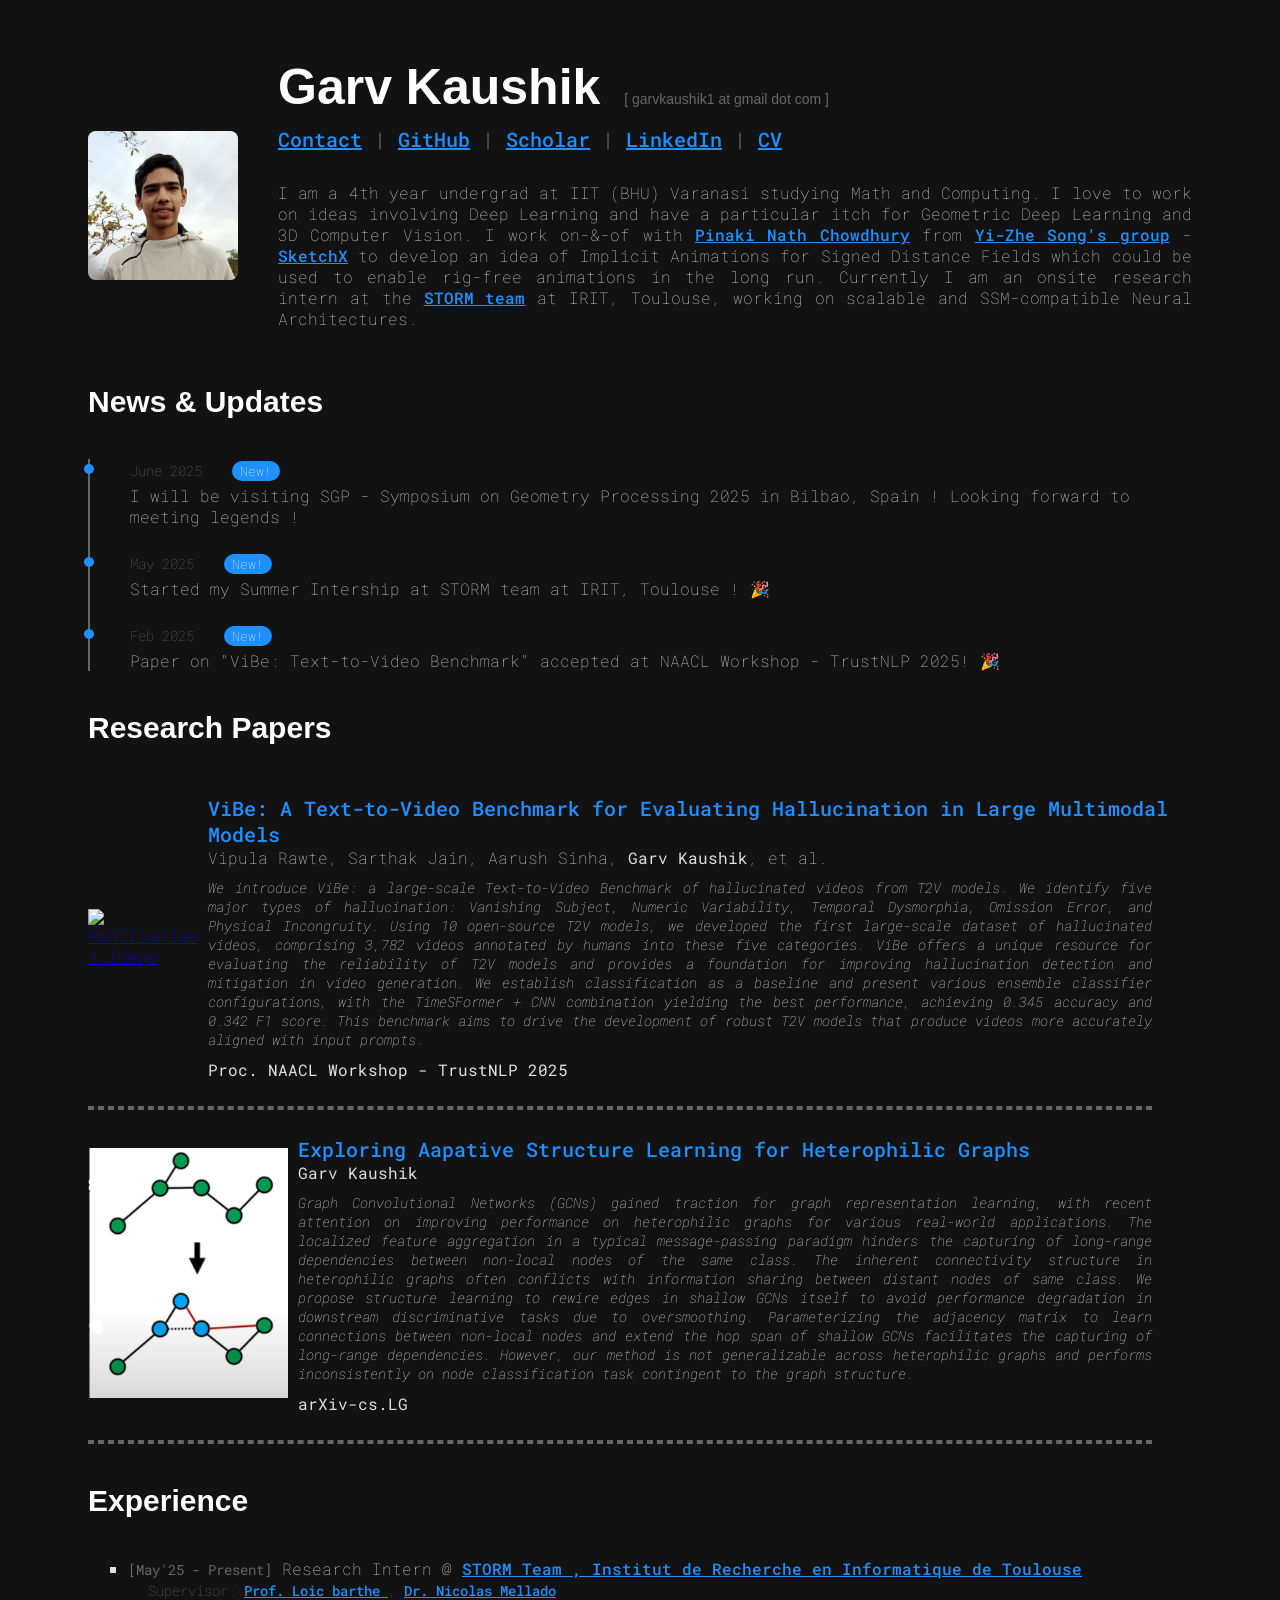
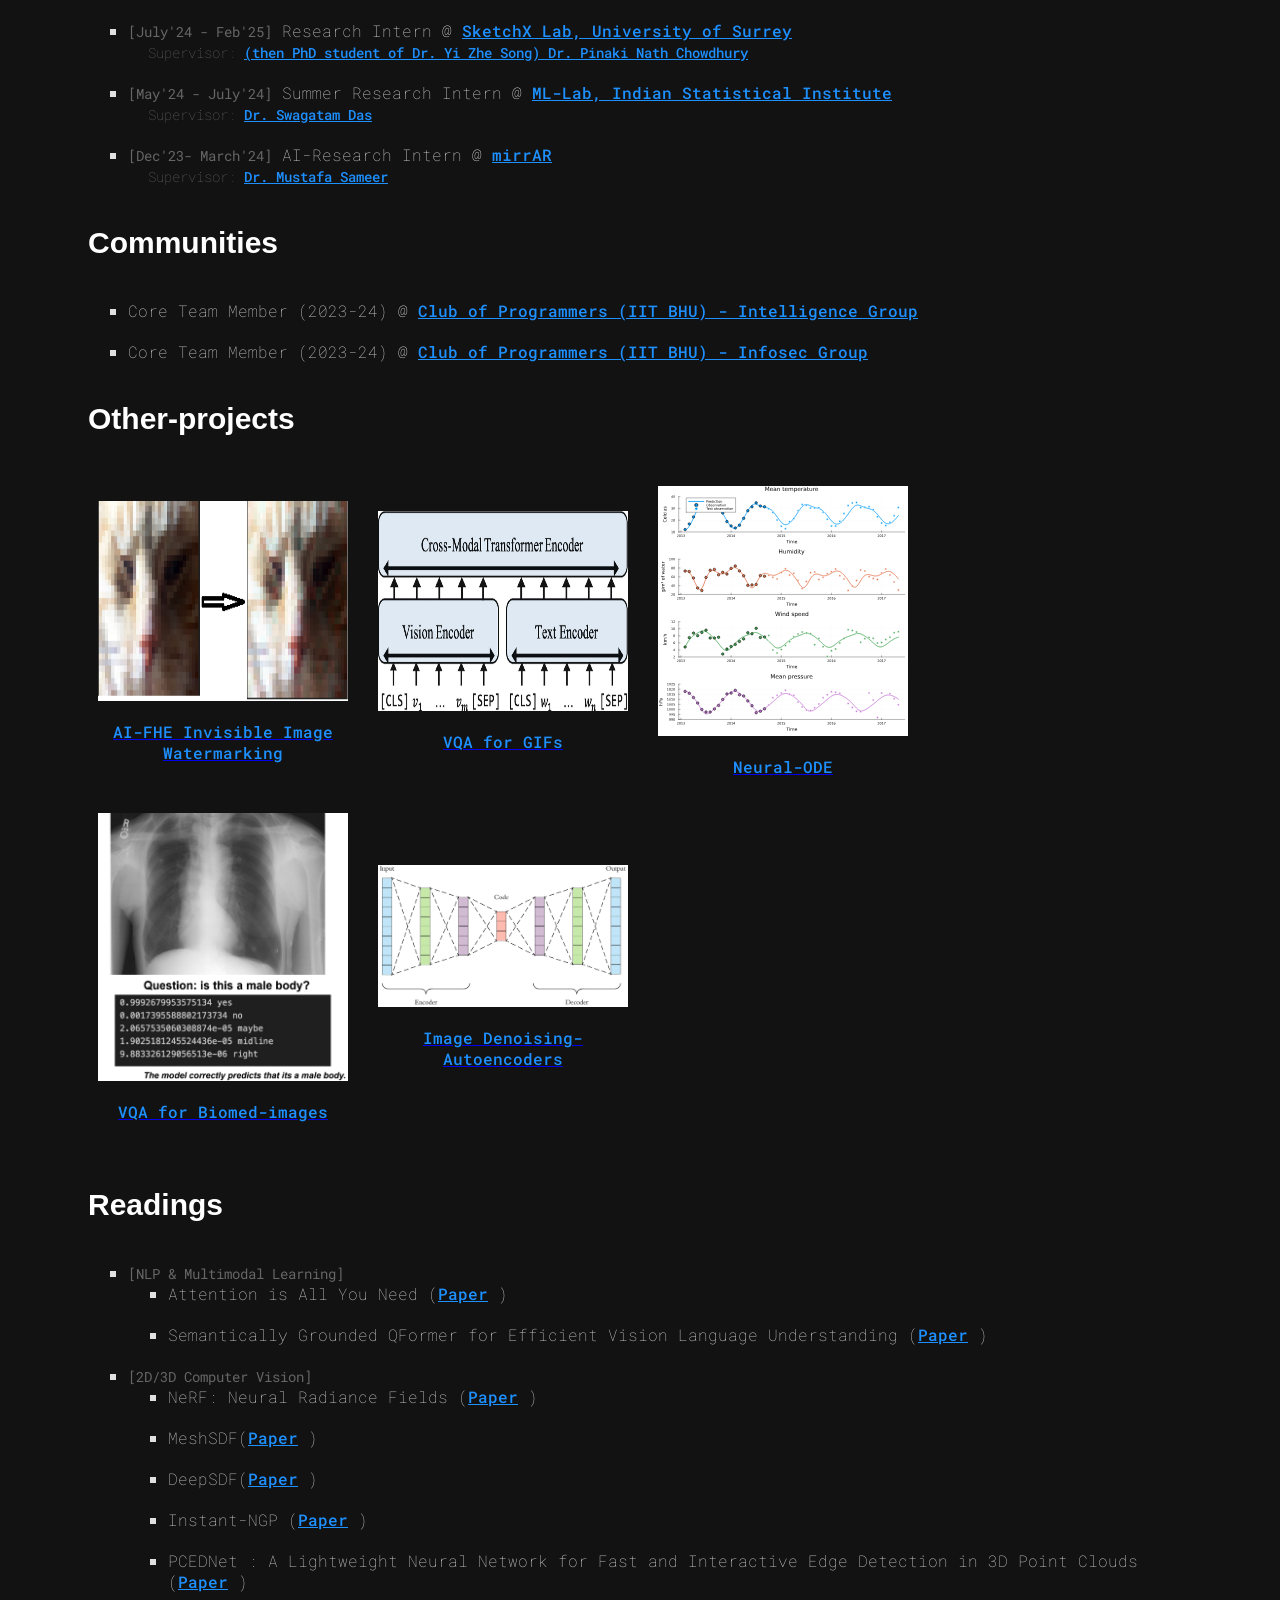
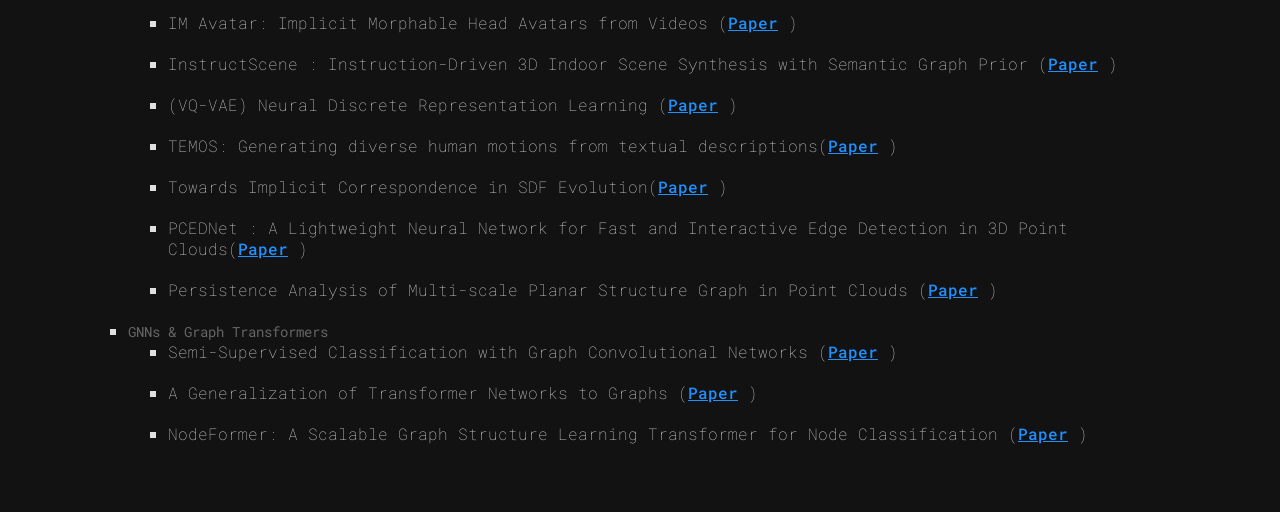
==== commit 32a06f7b: "GSL archived" ====
--- a/index.html
+++ b/index.html
@@ -111,13 +111,13 @@
 	<ul class="pub">
 		<div class="container">
 			<div class="zoomhover">
-				<a href="">
+				<a href="https://arxiv.org/abs/2507.21191">
 					<img class="pub-img" src="images\Screenshot 2025-04-16 161548.png" alt="Publication 1 Image" width="200">
 				</a>
 			</div>
 			<div>
 				<a class="pub-title" href=""> Exploring Aapative Structure Learning for Heterophilic Graphs</a>
-				<div class="pub-authors"> <b>Garv Kaushik</b>, Darsh Kaushik</div>
+				<div class="pub-authors"> <b>Garv Kaushik</b></div>
 
 				<div class="pub-abstract">
 					Graph Convolutional Networks (GCNs) gained traction for graph representation learning, with recent attention on 
@@ -130,7 +130,7 @@
 					  facilitates the capturing of long-range dependencies. However, our method is not generalizable across 
 					  heterophilic graphs and performs inconsistently on node classification task contingent to the graph structure.
 				</div>
-				<div class="pub-conf"> Manuscript in preparation</div>
+				<div class="pub-conf"> arXiv-cs.LG</div>
 			</div>
 		</div>
 	</ul>
@@ -229,9 +229,9 @@
 			<span class="supervisor">Supervisor: <a class="custom-link" href="https://scholar.google.co.in/citations?user=HE2nfp0AAAAJ&hl=en">Prof. Loic barthe </a>, <a class="custom-link" href="https://scholar.google.fr/citations?user=5G1dVkYAAAAJ&hl=en">Dr. Nicolas Mellado </a></span>
 		</li>
 		<li>
-			<span class="duration">[July'24 - Dec'24, May'25-Present]</span> Research Intern @ <a class="custom-link" href="https://sketchx.eecs.qmul.ac.uk/">SketchX Lab, University of Surrey</a>
+			<span class="duration">[July'24 - Feb'25]</span> Research Intern @ <a class="custom-link" href="https://sketchx.eecs.qmul.ac.uk/">SketchX Lab, University of Surrey</a>
 			<br>
-			<span class="supervisor">Supervisor: <a class="custom-link" href="https://scholar.google.co.in/citations?user=HE2nfp0AAAAJ&hl=en">Dr. Pinaki Nath Chowdhury</a></span>
+			<span class="supervisor">Supervisor: <a class="custom-link" href="https://scholar.google.co.in/citations?user=HE2nfp0AAAAJ&hl=en">(then PhD student of Dr. Yi Zhe Song) Dr. Pinaki Nath Chowdhury</a></span>
 		</li>
 		<li>
 			<span class="duration">[May'24 - July'24]</span> Summer Research Intern @ <a class="custom-link" href="https://mlrgisi.github.io/">ML-Lab, Indian Statistical Institute</a>
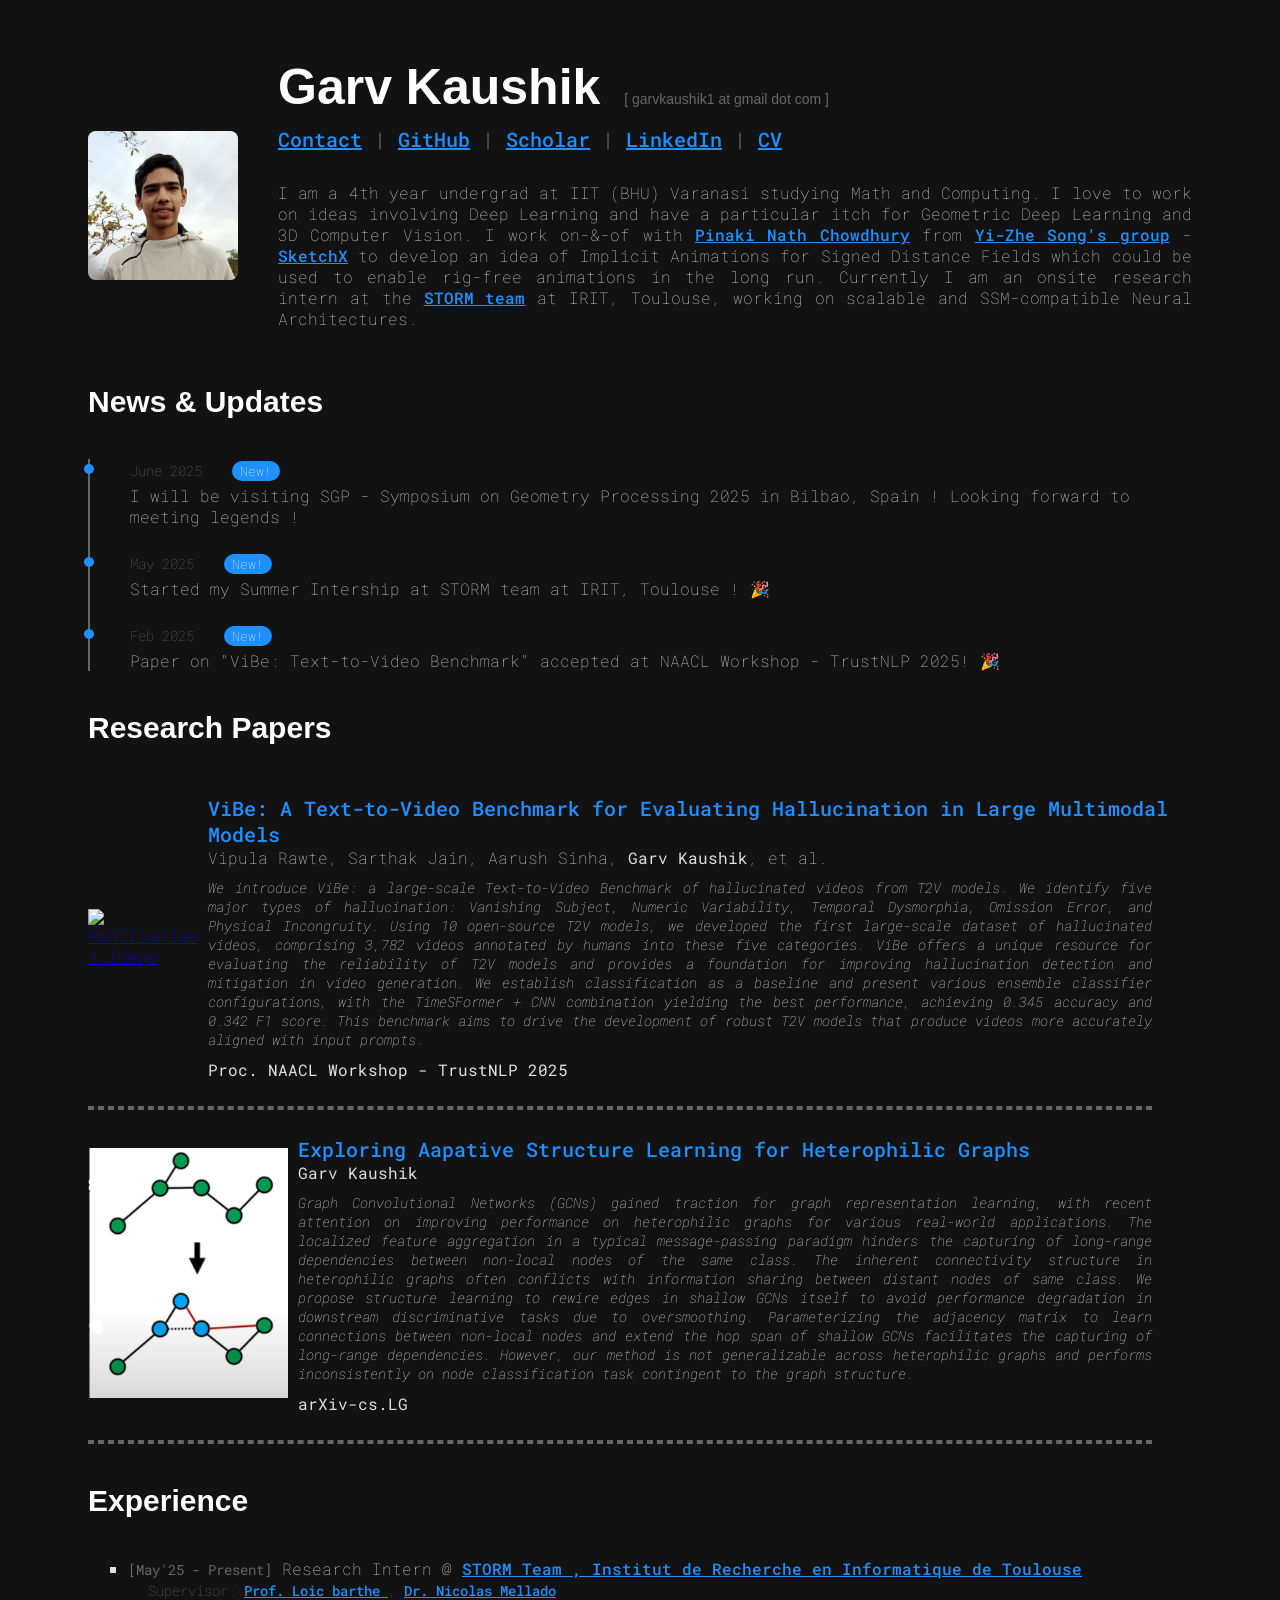
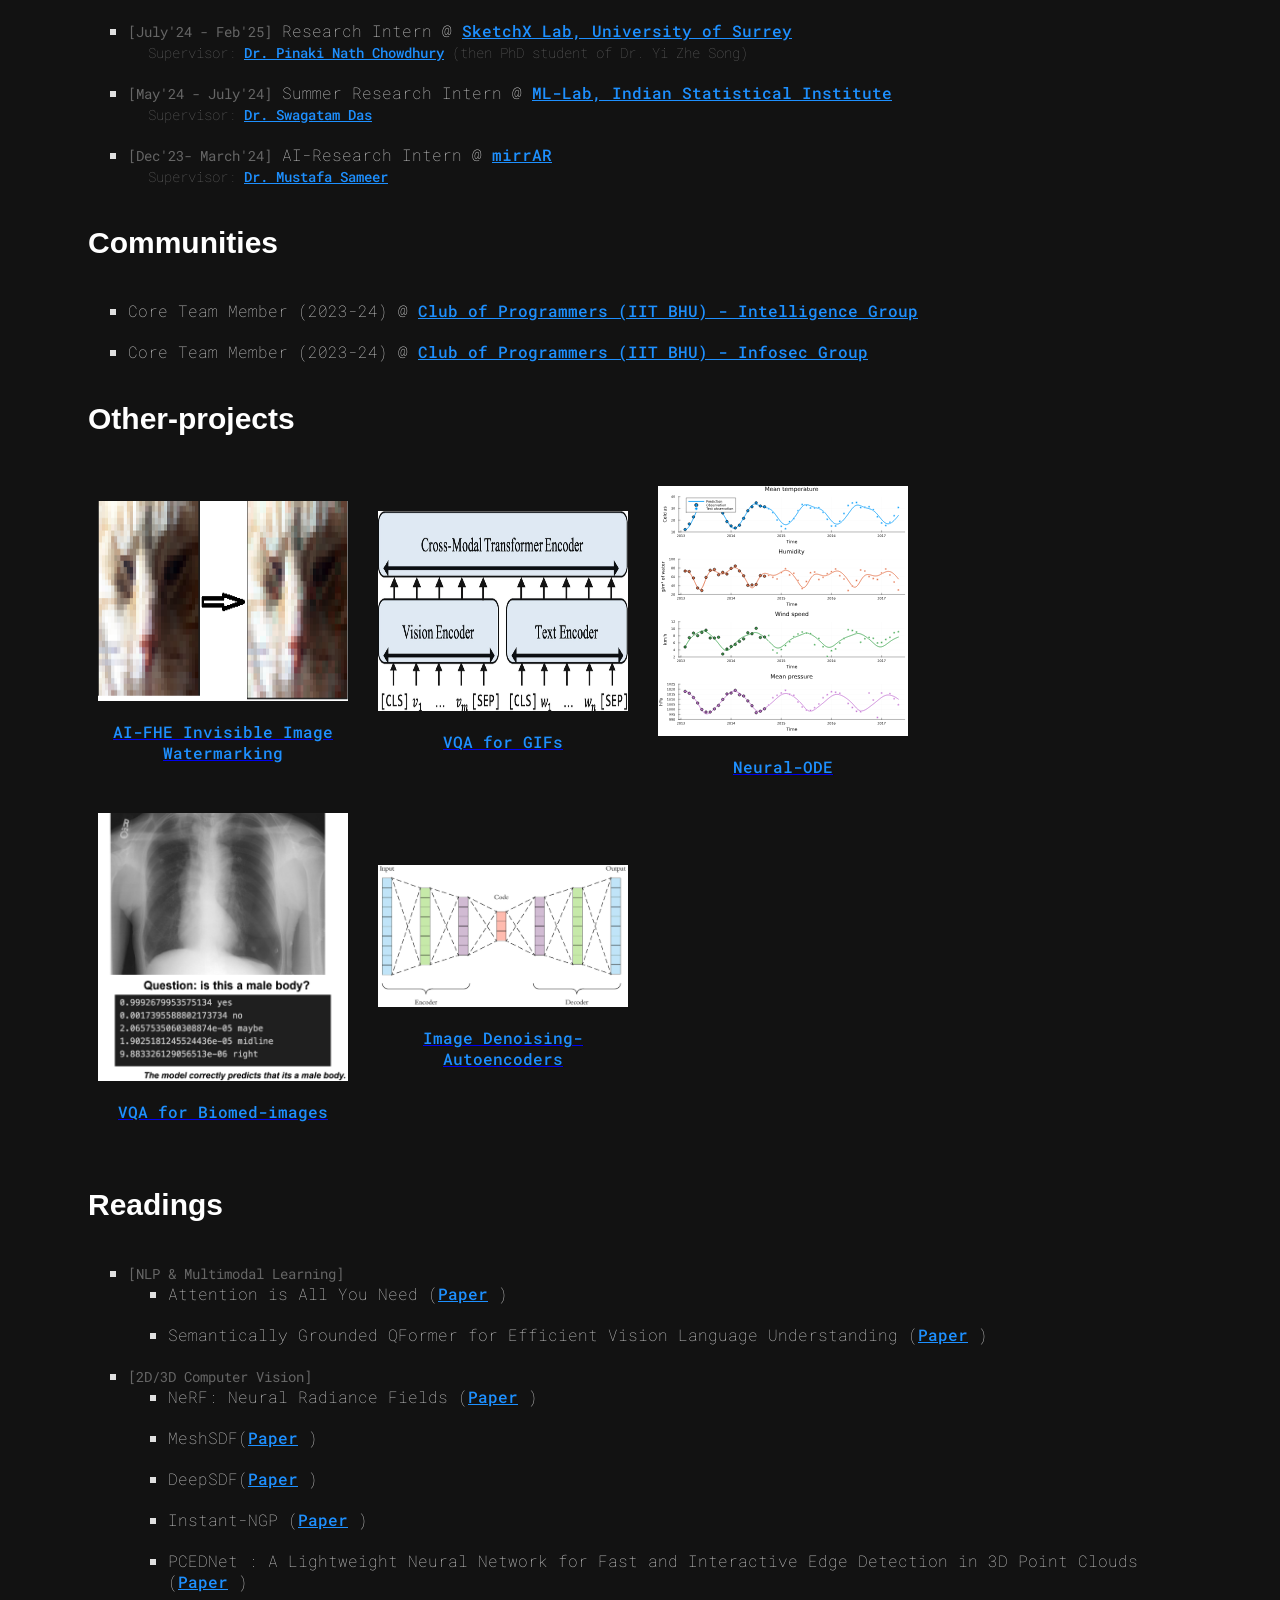
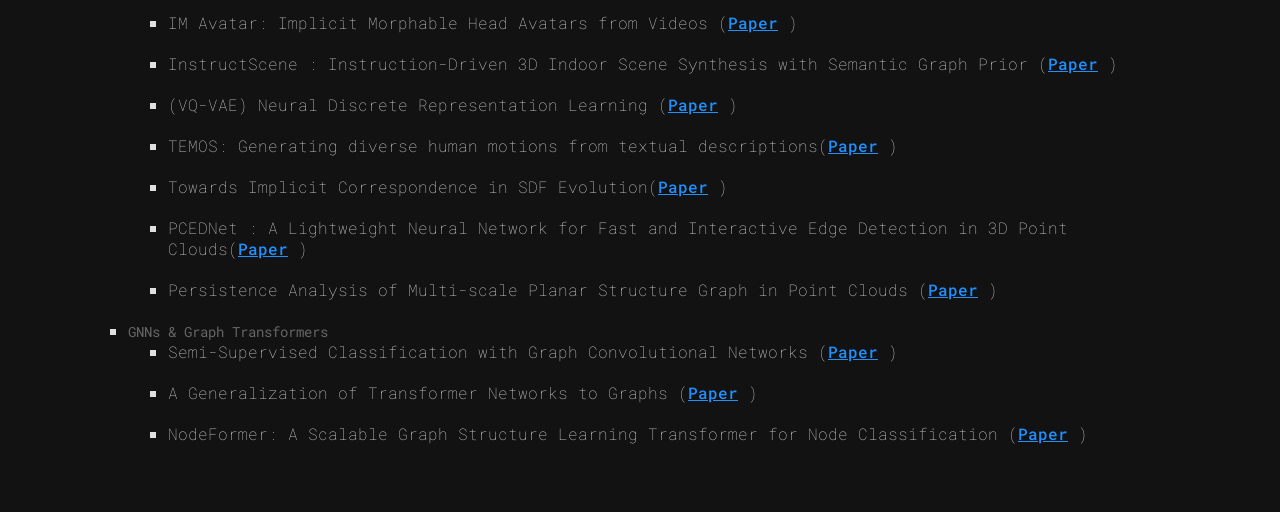
==== commit 46fd1527: "minor change" ====
--- a/index.html
+++ b/index.html
@@ -231,7 +231,7 @@
 		<li>
 			<span class="duration">[July'24 - Feb'25]</span> Research Intern @ <a class="custom-link" href="https://sketchx.eecs.qmul.ac.uk/">SketchX Lab, University of Surrey</a>
 			<br>
-			<span class="supervisor">Supervisor: <a class="custom-link" href="https://scholar.google.co.in/citations?user=HE2nfp0AAAAJ&hl=en">(then PhD student of Dr. Yi Zhe Song) Dr. Pinaki Nath Chowdhury</a></span>
+			<span class="supervisor">Supervisor: <a class="custom-link" href="https://scholar.google.co.in/citations?user=HE2nfp0AAAAJ&hl=en">Dr. Pinaki Nath Chowdhury</a> (then PhD student of Dr. Yi Zhe Song)</span>
 		</li>
 		<li>
 			<span class="duration">[May'24 - July'24]</span> Summer Research Intern @ <a class="custom-link" href="https://mlrgisi.github.io/">ML-Lab, Indian Statistical Institute</a>
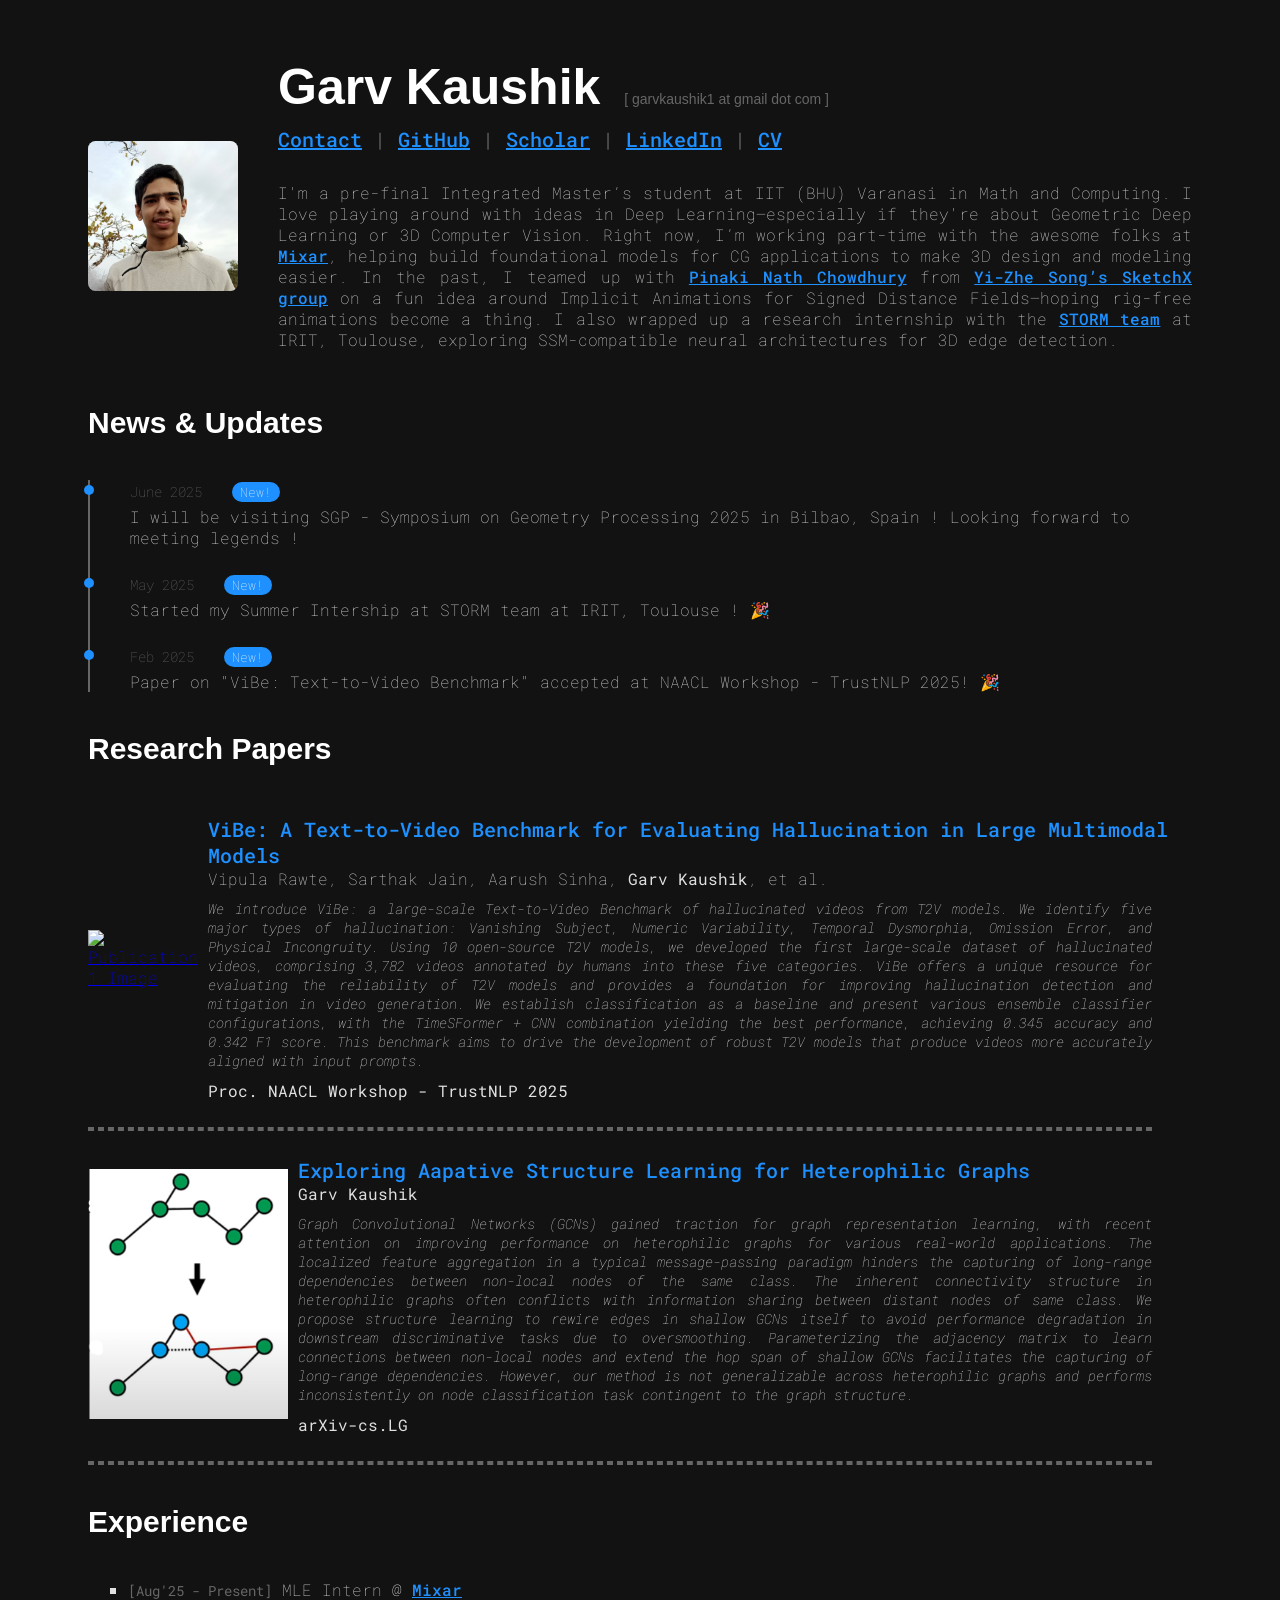
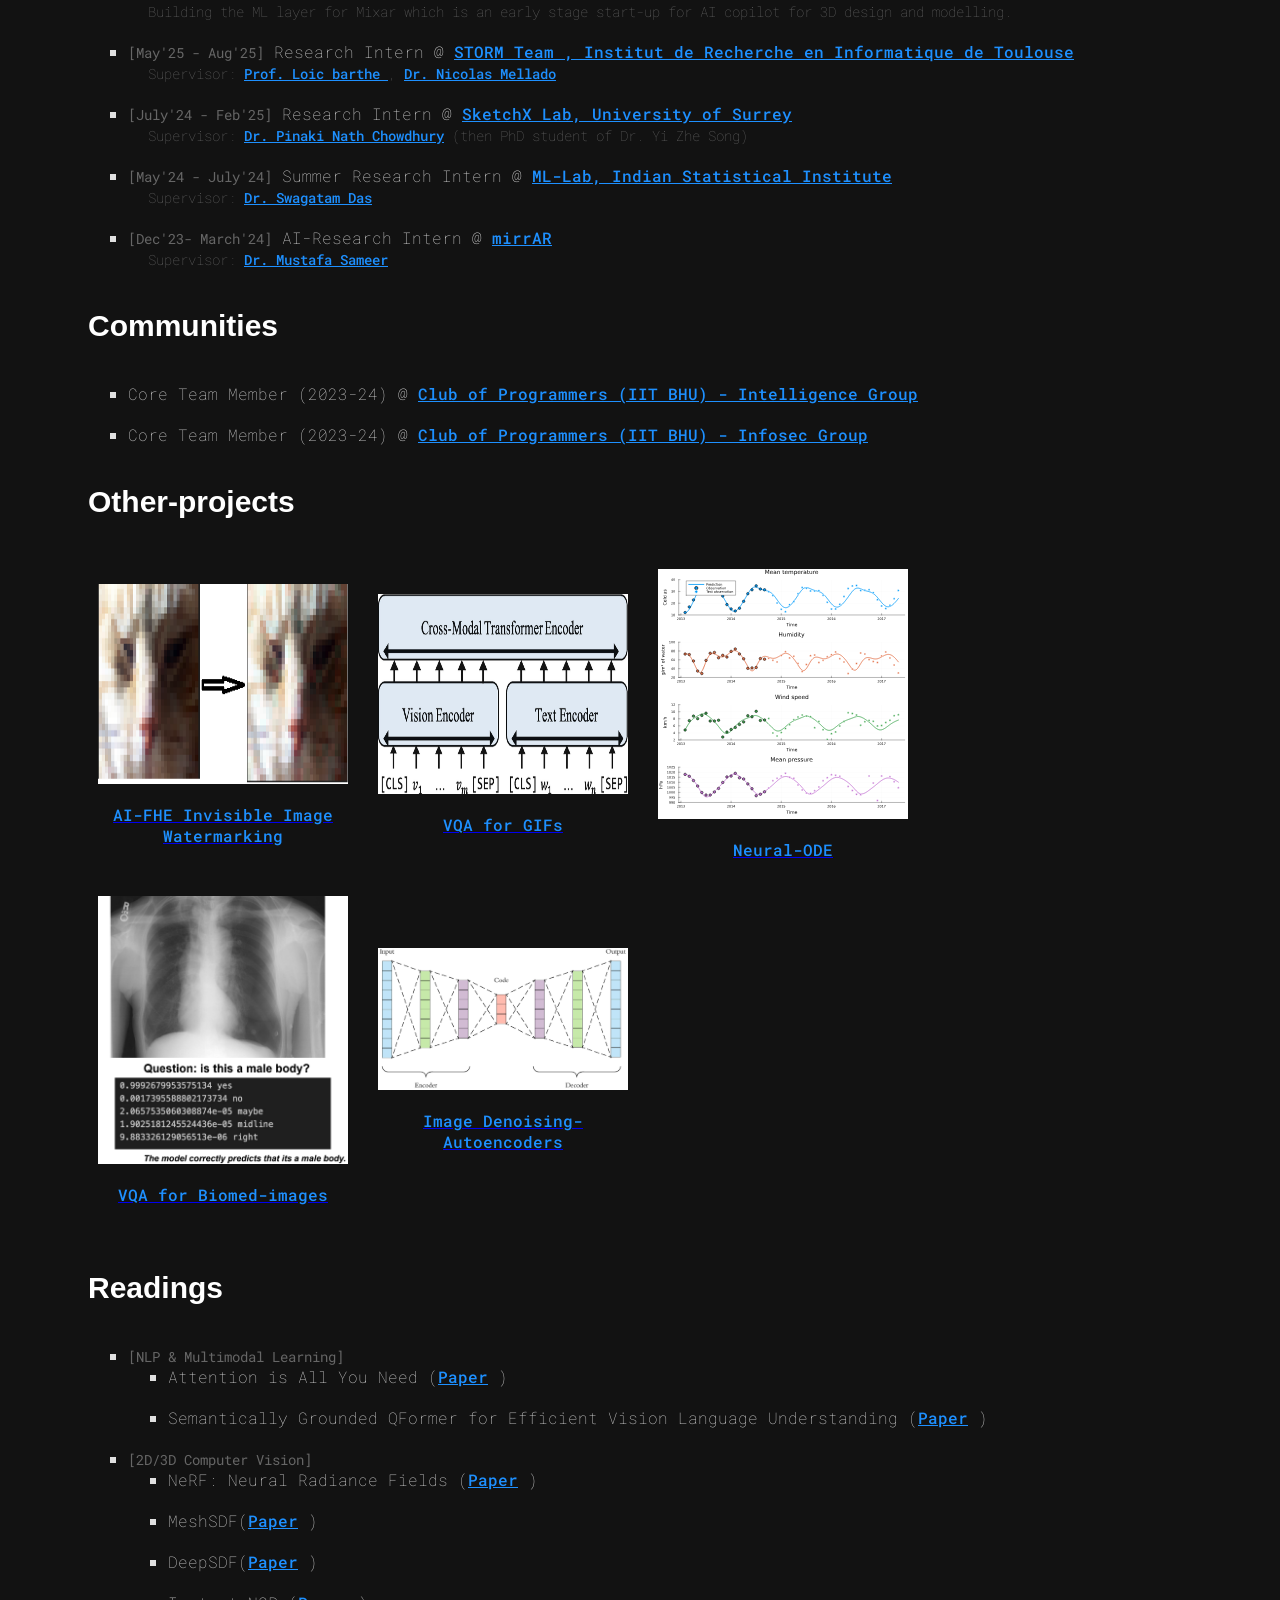
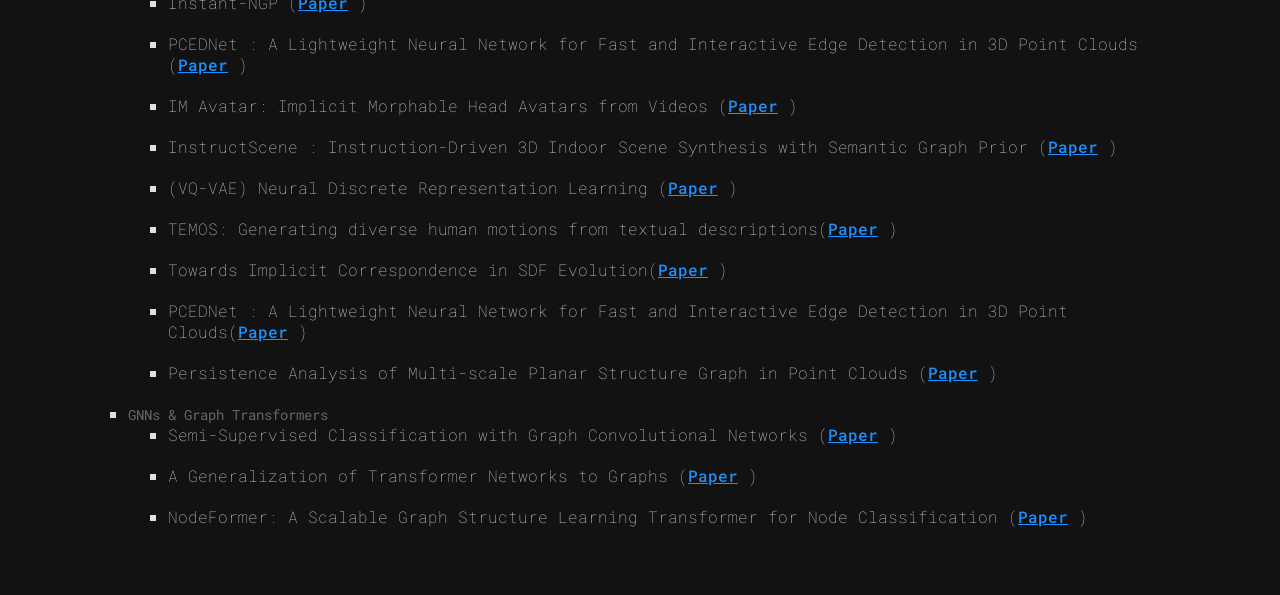
==== commit 5320e3b5: "mixar updates" ====
--- a/index.html
+++ b/index.html
@@ -32,19 +32,15 @@
 				</p>
 
 			<div class="bio">
-				<p>I am a 4th year undergrad at IIT (BHU) Varanasi studying Math and Computing.
-					 <!-- <a class="custom-link"
-						href="https://team.inria.fr/titane/pierre-alliez/">Pierre Alliez</a> (<a class="custom-link"
-						href="https://www.inria.fr/fr/titane">Titane team</a>) and <a class="custom-link"
-						href="https://pages.saclay.inria.fr/mathieu.desbrun/">Mathieu Desbrun</a> (<a
-						class="custom-link" href="https://www.inria.fr/fr/geomerix">Geomerix team</a>).  -->
-						I love to work on ideas involving Deep Learning and have a particular itch for Geometric Deep Learning
-						and 3D Computer Vision. I work on-&-of with <a class="custom-link" href="https://scholar.google.co.in/citations?user=HE2nfp0AAAAJ&hl=en">Pinaki Nath Chowdhury</a>
-						from <a class="custom-link" href="https://scholar.google.com/citations?user=irZFP_AAAAAJ&hl=en">Yi-Zhe Song's group</a> - 
-						<a class="custom-link" href="https://sketchx.eecs.qmul.ac.uk/">SketchX</a> to develop an idea of Implicit Animations 
-						for Signed Distance Fields which could be used to enable rig-free animations in the long run. Currently I am an onsite research intern
-						at the <a class="custom-link" href="https://www.irit.fr/STORM/site/">STORM team</a> at IRIT, Toulouse, working on scalable and SSM-compatible Neural Architectures.
+				<p>
+				I'm a pre-final Integrated Master’s student at IIT (BHU) Varanasi in Math and Computing.
+				I love playing around with ideas in Deep Learning—especially if they're about Geometric Deep Learning or 3D Computer Vision.
+				Right now, I’m working part-time with the awesome folks at <a class="custom-link" href="https://www.mixar.app/">Mixar</a>, helping build foundational models for CG applications to make 3D design and modeling easier.
+				In the past, I teamed up with <a class="custom-link" href="https://scholar.google.co.in/citations?user=HE2nfp0AAAAJ&hl=en">Pinaki Nath Chowdhury</a> from <a class="custom-link" href="https://scholar.google.com/citations?user=irZFP_AAAAAJ&hl=en">Yi-Zhe Song’s SketchX group</a> on a fun idea around Implicit Animations for Signed Distance Fields—hoping rig-free animations become a thing.
+				I also wrapped up a research internship with the <a class="custom-link" href="https://www.irit.fr/STORM/site/">STORM team</a> at IRIT, Toulouse, exploring SSM-compatible neural architectures for 3D edge detection.
 				</p>
+
+
 			</div>
 		</div>
 	</div>
@@ -116,7 +112,7 @@
 				</a>
 			</div>
 			<div>
-				<a class="pub-title" href=""> Exploring Aapative Structure Learning for Heterophilic Graphs</a>
+				<a class="pub-title" href="https://arxiv.org/abs/2507.21191"> Exploring Aapative Structure Learning for Heterophilic Graphs</a>
 				<div class="pub-authors"> <b>Garv Kaushik</b></div>
 
 				<div class="pub-abstract">
@@ -224,7 +220,12 @@
 	<h2>Experience</h2>
 	<ul>
 		<li>
-			<span class="duration">[May'25 - Present]</span> Research Intern @ <a class="custom-link" href="https://www.irit.fr/STORM/site/">STORM Team , Institut de Recherche en Informatique de Toulouse</a>
+			<span class="duration">[Aug'25 - Present]</span> MLE Intern @ <a class="custom-link" href="https://www.linkedin.com/company/mixar3d/posts/?feedView=all">Mixar</a>
+			<br>
+			<span class="BTS"> Building the ML layer for Mixar which is an early stage start-up for AI copilot for 3D design and modelling.</span>
+		</li>
+		<li>
+			<span class="duration">[May'25 - Aug'25]</span> Research Intern @ <a class="custom-link" href="https://www.irit.fr/STORM/site/">STORM Team , Institut de Recherche en Informatique de Toulouse</a>
 			<br>
 			<span class="supervisor">Supervisor: <a class="custom-link" href="https://scholar.google.co.in/citations?user=HE2nfp0AAAAJ&hl=en">Prof. Loic barthe </a>, <a class="custom-link" href="https://scholar.google.fr/citations?user=5G1dVkYAAAAJ&hl=en">Dr. Nicolas Mellado </a></span>
 		</li>
--- a/style.css
+++ b/style.css
@@ -21,6 +21,11 @@
     margin-left: 20px;
     color: var(--gray-color);
 }
+.BTS {
+    font-size: 0.9em;
+    margin-left: 20px;
+    color: var(--gray-color);
+}
 
 h1, h2{ /* title */
     color: var(--main-color);
